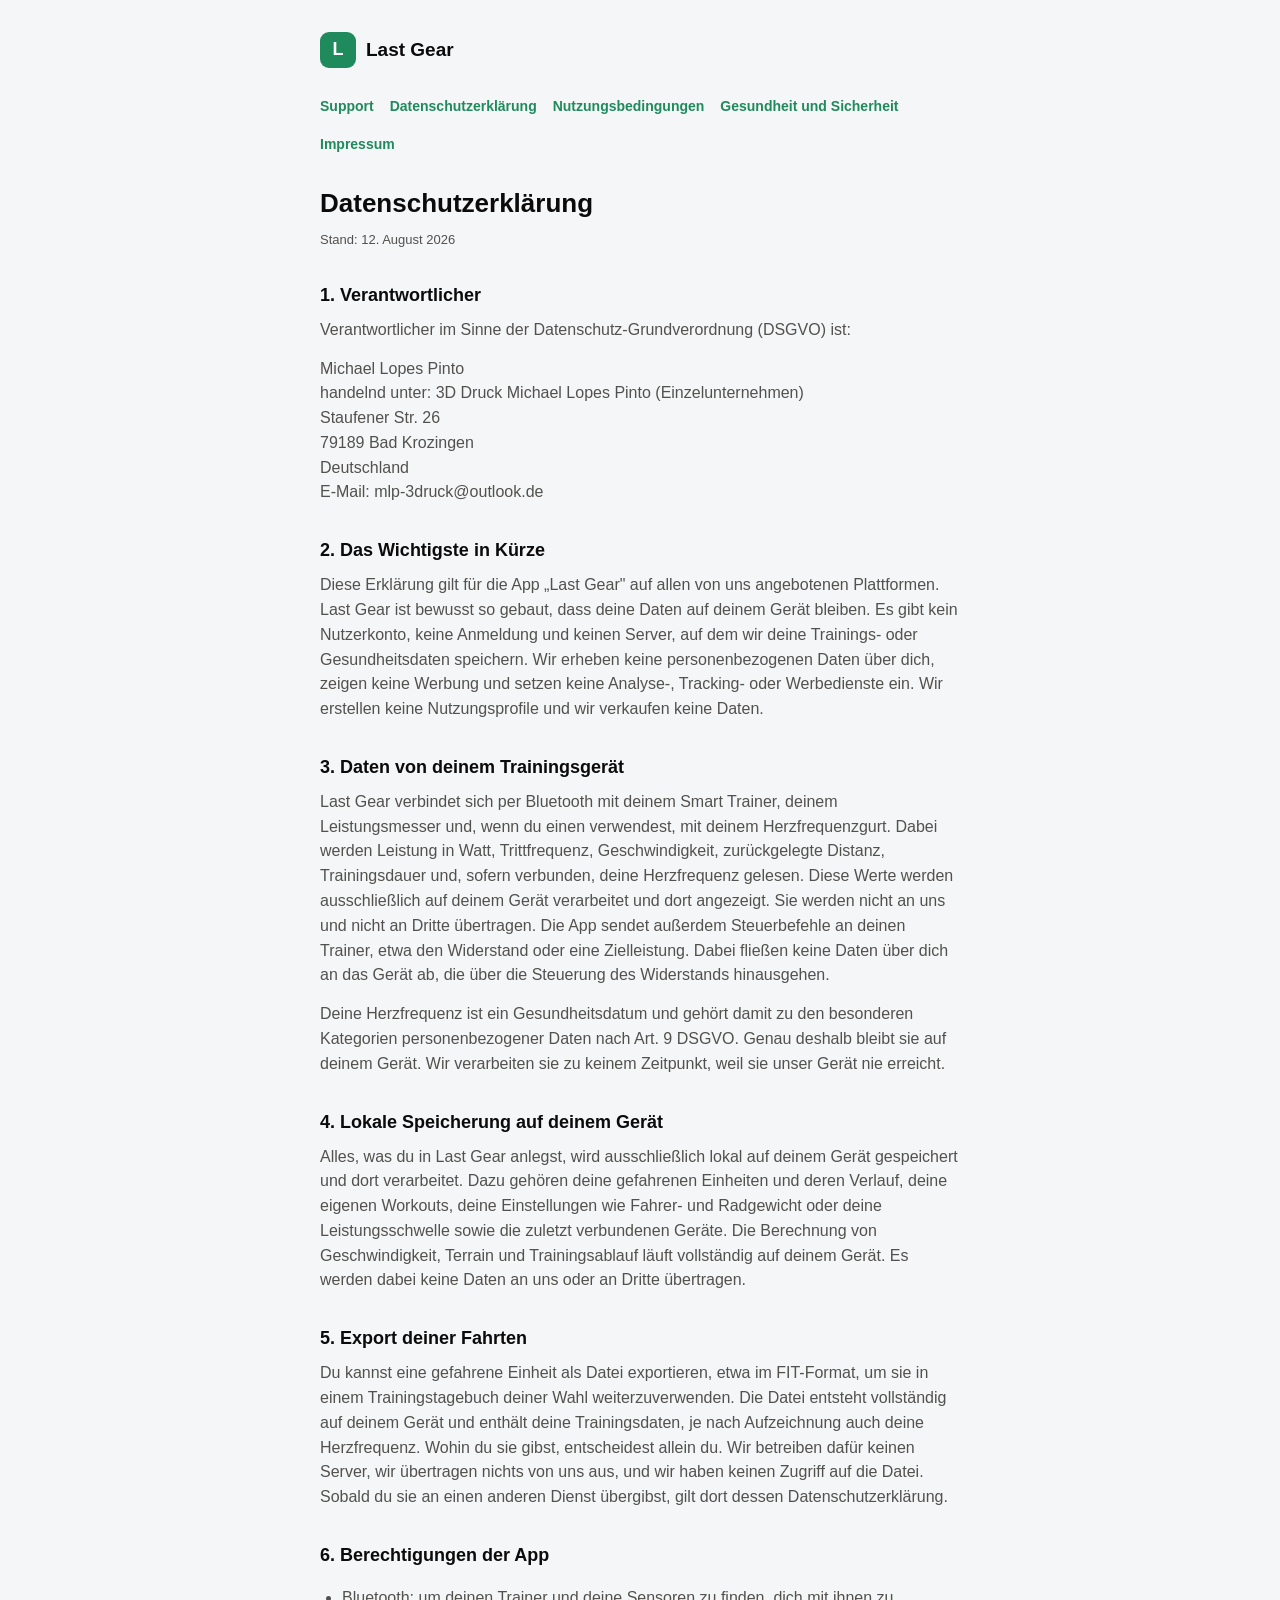
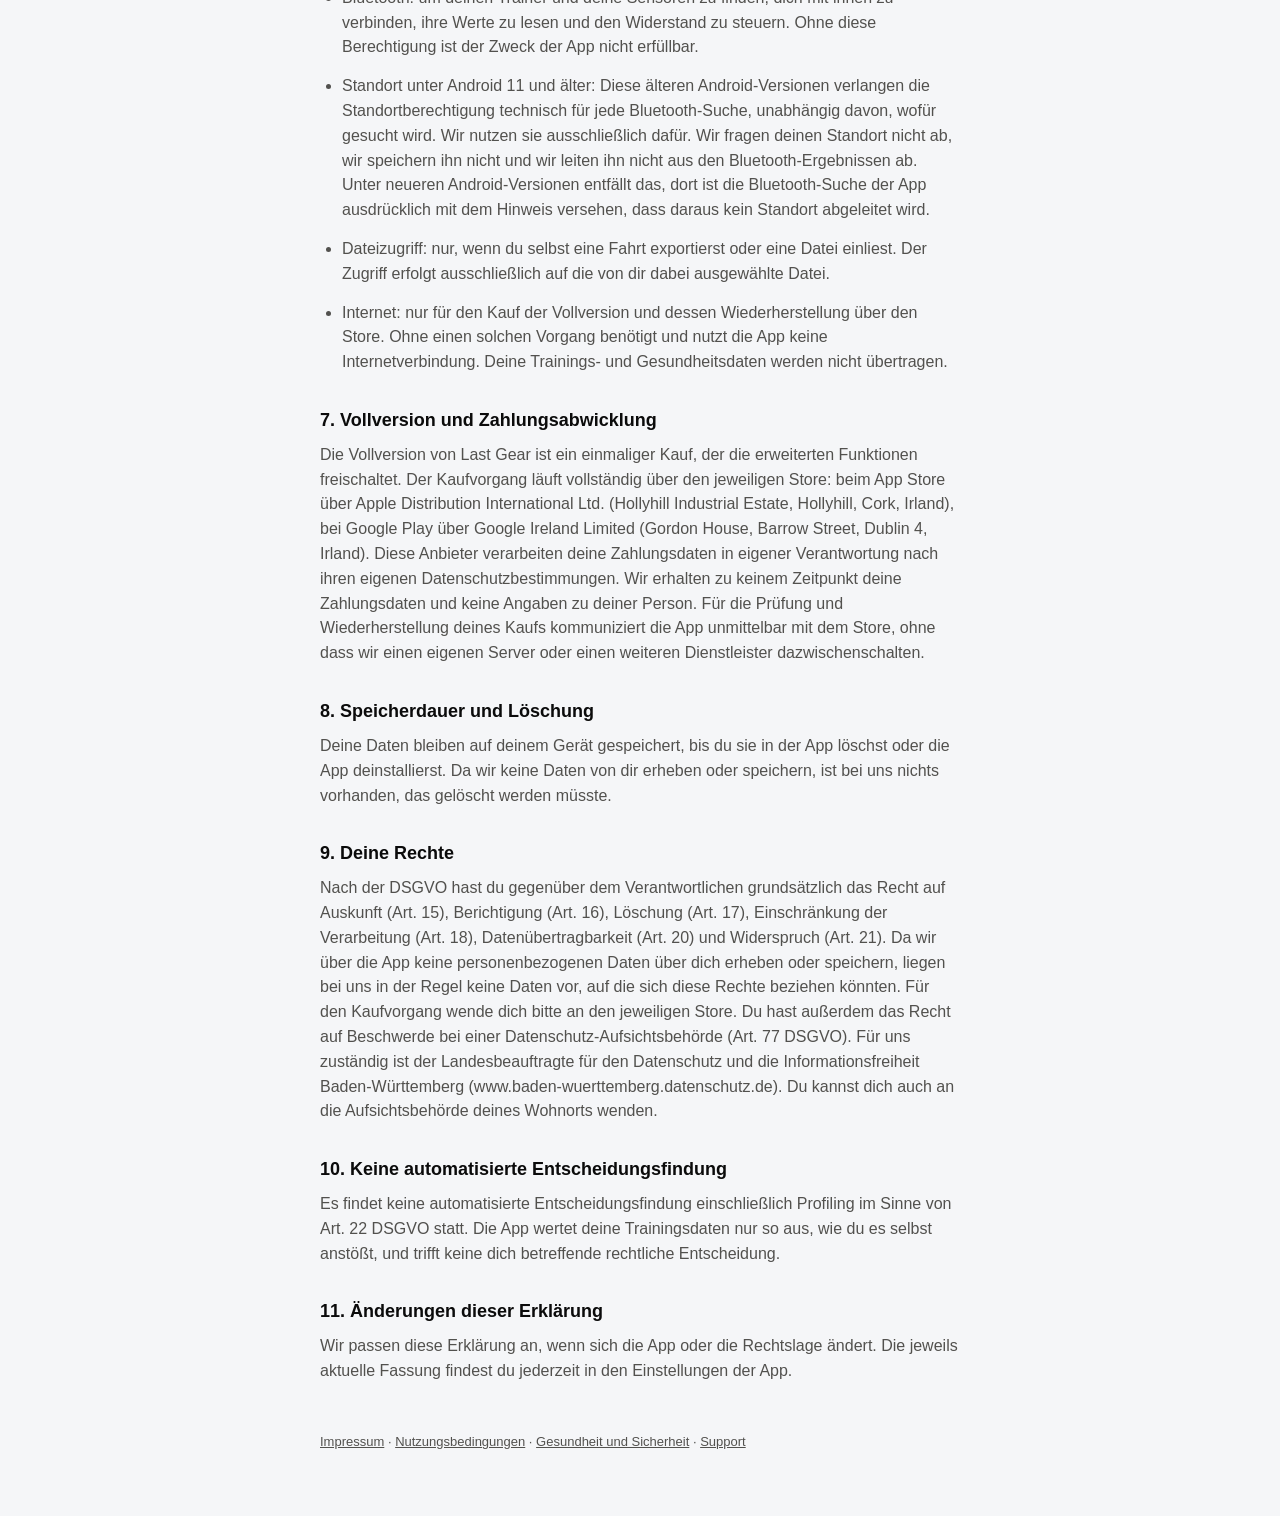
==== datenschutz.html @ e8d20aa5 "Add legal and support pages for Last Gear Mirrors the structure of schichtblick-web. Two things diff" ====
<!doctype html>
<html lang="de">
<head>
<meta charset="utf-8">
<meta name="viewport" content="width=device-width, initial-scale=1">
<title>Last Gear — Datenschutzerklärung</title>
<link rel="stylesheet" href="style.css">
</head>
<body>
<div class="wrap">
  <header class="top">
    <div class="logo">L</div>
    <div class="name">Last Gear</div>
  </header>

  <nav class="pages">
    <a href="index.html">Support</a>
    <a href="datenschutz.html">Datenschutzerklärung</a>
    <a href="nutzungsbedingungen.html">Nutzungsbedingungen</a>
    <a href="sicherheit.html">Gesundheit und Sicherheit</a>
    <a href="impressum.html">Impressum</a>
  </nav>

  <h1>Datenschutzerklärung</h1>
  <p class="stand">Stand: 12. August 2026</p>

  <h2>1. Verantwortlicher</h2>
  <p>Verantwortlicher im Sinne der Datenschutz-Grundverordnung (DSGVO) ist:</p>
  <p>Michael Lopes Pinto<br>
  handelnd unter: 3D Druck Michael Lopes Pinto (Einzelunternehmen)<br>
  Staufener Str. 26<br>
  79189 Bad Krozingen<br>
  Deutschland<br>
  E-Mail: mlp-3druck@outlook.de</p>

  <h2>2. Das Wichtigste in Kürze</h2>
  <p>Diese Erklärung gilt für die App „Last Gear" auf allen von uns angebotenen Plattformen. Last Gear ist bewusst so gebaut, dass deine Daten auf deinem Gerät bleiben. Es gibt kein Nutzerkonto, keine Anmeldung und keinen Server, auf dem wir deine Trainings- oder Gesundheitsdaten speichern. Wir erheben keine personenbezogenen Daten über dich, zeigen keine Werbung und setzen keine Analyse-, Tracking- oder Werbedienste ein. Wir erstellen keine Nutzungsprofile und wir verkaufen keine Daten.</p>

  <h2>3. Daten von deinem Trainingsgerät</h2>
  <p>Last Gear verbindet sich per Bluetooth mit deinem Smart Trainer, deinem Leistungsmesser und, wenn du einen verwendest, mit deinem Herzfrequenzgurt. Dabei werden Leistung in Watt, Trittfrequenz, Geschwindigkeit, zurückgelegte Distanz, Trainingsdauer und, sofern verbunden, deine Herzfrequenz gelesen. Diese Werte werden ausschließlich auf deinem Gerät verarbeitet und dort angezeigt. Sie werden nicht an uns und nicht an Dritte übertragen. Die App sendet außerdem Steuerbefehle an deinen Trainer, etwa den Widerstand oder eine Zielleistung. Dabei fließen keine Daten über dich an das Gerät ab, die über die Steuerung des Widerstands hinausgehen.</p>
  <p>Deine Herzfrequenz ist ein Gesundheitsdatum und gehört damit zu den besonderen Kategorien personenbezogener Daten nach Art. 9 DSGVO. Genau deshalb bleibt sie auf deinem Gerät. Wir verarbeiten sie zu keinem Zeitpunkt, weil sie unser Gerät nie erreicht.</p>

  <h2>4. Lokale Speicherung auf deinem Gerät</h2>
  <p>Alles, was du in Last Gear anlegst, wird ausschließlich lokal auf deinem Gerät gespeichert und dort verarbeitet. Dazu gehören deine gefahrenen Einheiten und deren Verlauf, deine eigenen Workouts, deine Einstellungen wie Fahrer- und Radgewicht oder deine Leistungsschwelle sowie die zuletzt verbundenen Geräte. Die Berechnung von Geschwindigkeit, Terrain und Trainingsablauf läuft vollständig auf deinem Gerät. Es werden dabei keine Daten an uns oder an Dritte übertragen.</p>

  <h2>5. Export deiner Fahrten</h2>
  <p>Du kannst eine gefahrene Einheit als Datei exportieren, etwa im FIT-Format, um sie in einem Trainingstagebuch deiner Wahl weiterzuverwenden. Die Datei entsteht vollständig auf deinem Gerät und enthält deine Trainingsdaten, je nach Aufzeichnung auch deine Herzfrequenz. Wohin du sie gibst, entscheidest allein du. Wir betreiben dafür keinen Server, wir übertragen nichts von uns aus, und wir haben keinen Zugriff auf die Datei. Sobald du sie an einen anderen Dienst übergibst, gilt dort dessen Datenschutzerklärung.</p>

  <h2>6. Berechtigungen der App</h2>
  <ul>
    <li>Bluetooth: um deinen Trainer und deine Sensoren zu finden, dich mit ihnen zu verbinden, ihre Werte zu lesen und den Widerstand zu steuern. Ohne diese Berechtigung ist der Zweck der App nicht erfüllbar.</li>
    <li>Standort unter Android 11 und älter: Diese älteren Android-Versionen verlangen die Standortberechtigung technisch für jede Bluetooth-Suche, unabhängig davon, wofür gesucht wird. Wir nutzen sie ausschließlich dafür. Wir fragen deinen Standort nicht ab, wir speichern ihn nicht und wir leiten ihn nicht aus den Bluetooth-Ergebnissen ab. Unter neueren Android-Versionen entfällt das, dort ist die Bluetooth-Suche der App ausdrücklich mit dem Hinweis versehen, dass daraus kein Standort abgeleitet wird.</li>
    <li>Dateizugriff: nur, wenn du selbst eine Fahrt exportierst oder eine Datei einliest. Der Zugriff erfolgt ausschließlich auf die von dir dabei ausgewählte Datei.</li>
    <li>Internet: nur für den Kauf der Vollversion und dessen Wiederherstellung über den Store. Ohne einen solchen Vorgang benötigt und nutzt die App keine Internetverbindung. Deine Trainings- und Gesundheitsdaten werden nicht übertragen.</li>
  </ul>

  <h2>7. Vollversion und Zahlungsabwicklung</h2>
  <p>Die Vollversion von Last Gear ist ein einmaliger Kauf, der die erweiterten Funktionen freischaltet. Der Kaufvorgang läuft vollständig über den jeweiligen Store: beim App Store über Apple Distribution International Ltd. (Hollyhill Industrial Estate, Hollyhill, Cork, Irland), bei Google Play über Google Ireland Limited (Gordon House, Barrow Street, Dublin 4, Irland). Diese Anbieter verarbeiten deine Zahlungsdaten in eigener Verantwortung nach ihren eigenen Datenschutzbestimmungen. Wir erhalten zu keinem Zeitpunkt deine Zahlungsdaten und keine Angaben zu deiner Person. Für die Prüfung und Wiederherstellung deines Kaufs kommuniziert die App unmittelbar mit dem Store, ohne dass wir einen eigenen Server oder einen weiteren Dienstleister dazwischenschalten.</p>

  <h2>8. Speicherdauer und Löschung</h2>
  <p>Deine Daten bleiben auf deinem Gerät gespeichert, bis du sie in der App löschst oder die App deinstallierst. Da wir keine Daten von dir erheben oder speichern, ist bei uns nichts vorhanden, das gelöscht werden müsste.</p>

  <h2>9. Deine Rechte</h2>
  <p>Nach der DSGVO hast du gegenüber dem Verantwortlichen grundsätzlich das Recht auf Auskunft (Art. 15), Berichtigung (Art. 16), Löschung (Art. 17), Einschränkung der Verarbeitung (Art. 18), Datenübertragbarkeit (Art. 20) und Widerspruch (Art. 21). Da wir über die App keine personenbezogenen Daten über dich erheben oder speichern, liegen bei uns in der Regel keine Daten vor, auf die sich diese Rechte beziehen könnten. Für den Kaufvorgang wende dich bitte an den jeweiligen Store. Du hast außerdem das Recht auf Beschwerde bei einer Datenschutz-Aufsichtsbehörde (Art. 77 DSGVO). Für uns zuständig ist der Landesbeauftragte für den Datenschutz und die Informationsfreiheit Baden-Württemberg (www.baden-wuerttemberg.datenschutz.de). Du kannst dich auch an die Aufsichtsbehörde deines Wohnorts wenden.</p>

  <h2>10. Keine automatisierte Entscheidungsfindung</h2>
  <p>Es findet keine automatisierte Entscheidungsfindung einschließlich Profiling im Sinne von Art. 22 DSGVO statt. Die App wertet deine Trainingsdaten nur so aus, wie du es selbst anstößt, und trifft keine dich betreffende rechtliche Entscheidung.</p>

  <h2>11. Änderungen dieser Erklärung</h2>
  <p>Wir passen diese Erklärung an, wenn sich die App oder die Rechtslage ändert. Die jeweils aktuelle Fassung findest du jederzeit in den Einstellungen der App.</p>

  <footer>
    <a href="impressum.html">Impressum</a> · <a href="nutzungsbedingungen.html">Nutzungsbedingungen</a> · <a href="sicherheit.html">Gesundheit und Sicherheit</a> · <a href="index.html">Support</a>
  </footer>
</div>
</body>
</html>
---- style.css ----
:root {
  color-scheme: light dark;
  --accent: #1F8A5B;
  --bg: #f5f6f8;
  --surface: #ffffff;
  --text: #0b0b0b;
  --text-secondary: #52514e;
  --border: rgba(11, 11, 11, 0.1);
}

@media (prefers-color-scheme: dark) {
  :root {
    --accent: #3DDC97;
    --bg: #0f1216;
    --surface: #1a1f26;
    --text: #e8eaed;
    --text-secondary: #9aa0a6;
    --border: rgba(255, 255, 255, 0.1);
  }
}

* {
  box-sizing: border-box;
}

body {
  margin: 0;
  background: var(--bg);
  color: var(--text);
  font-family: -apple-system, BlinkMacSystemFont, "Segoe UI", Roboto, sans-serif;
  line-height: 1.55;
}

.wrap {
  max-width: 680px;
  margin: 0 auto;
  padding: 32px 20px 64px;
}

header.top {
  display: flex;
  align-items: center;
  gap: 10px;
  margin-bottom: 28px;
}

header.top .logo {
  width: 36px;
  height: 36px;
  border-radius: 9px;
  background: var(--accent);
  display: flex;
  align-items: center;
  justify-content: center;
  color: #fff;
  font-weight: 700;
  font-size: 18px;
}

header.top .name {
  font-size: 19px;
  font-weight: 700;
}

header.top .name .plus {
  color: var(--accent);
}

nav.pages {
  display: flex;
  gap: 16px;
  margin-bottom: 28px;
  flex-wrap: wrap;
}

nav.pages a {
  color: var(--accent);
  text-decoration: none;
  font-size: 14px;
  font-weight: 600;
}

nav.pages a:hover {
  text-decoration: underline;
}

h1 {
  font-size: 26px;
  margin: 0 0 6px;
}

h2 {
  font-size: 18px;
  margin: 32px 0 8px;
}

p, li {
  color: var(--text-secondary);
  margin: 0 0 14px;
}

ul {
  padding-left: 22px;
}

.card {
  background: var(--surface);
  border: 1px solid var(--border);
  border-radius: 16px;
  padding: 20px 22px;
  margin-bottom: 16px;
}

.card a {
  color: var(--accent);
  font-weight: 600;
  text-decoration: none;
}

.card a:hover {
  text-decoration: underline;
}

.stand {
  color: var(--text-secondary);
  font-size: 13px;
  margin-top: 4px;
}

footer {
  margin-top: 48px;
  font-size: 13px;
  color: var(--text-secondary);
}

footer a {
  color: inherit;
}
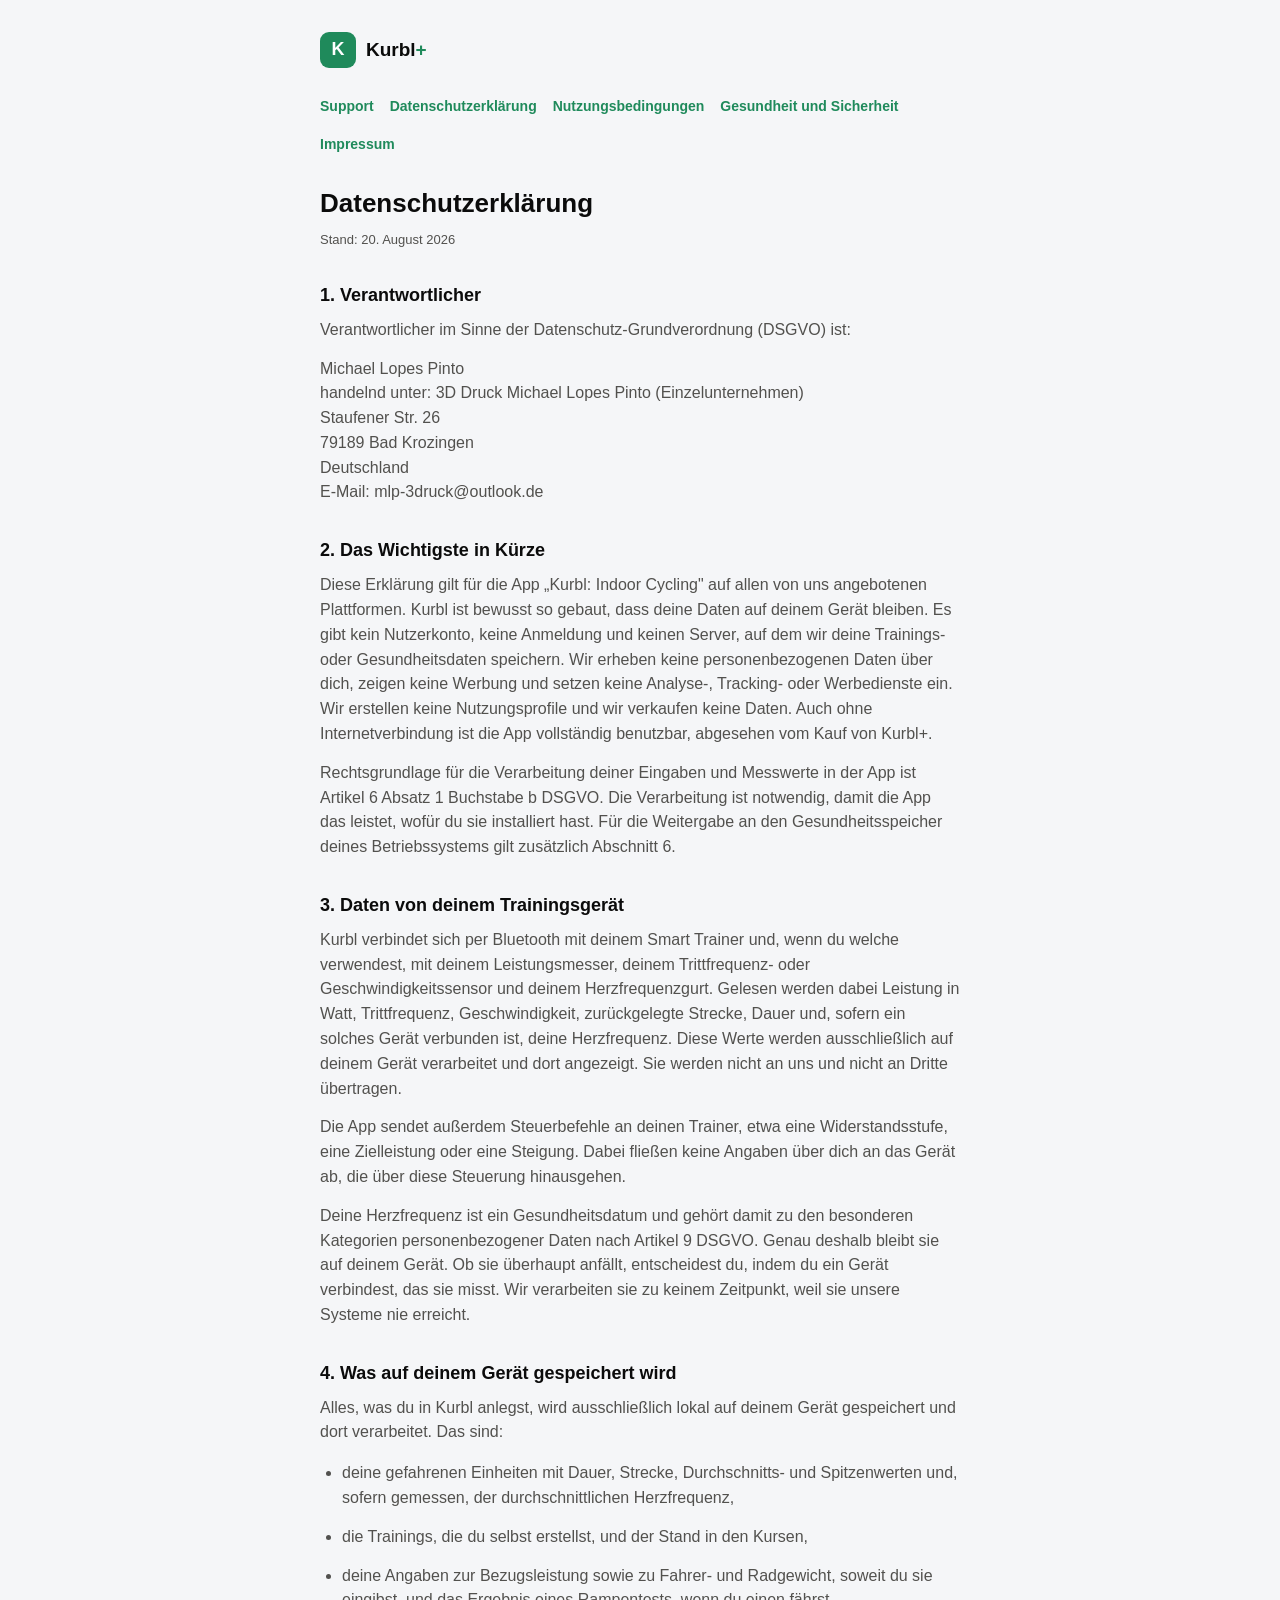
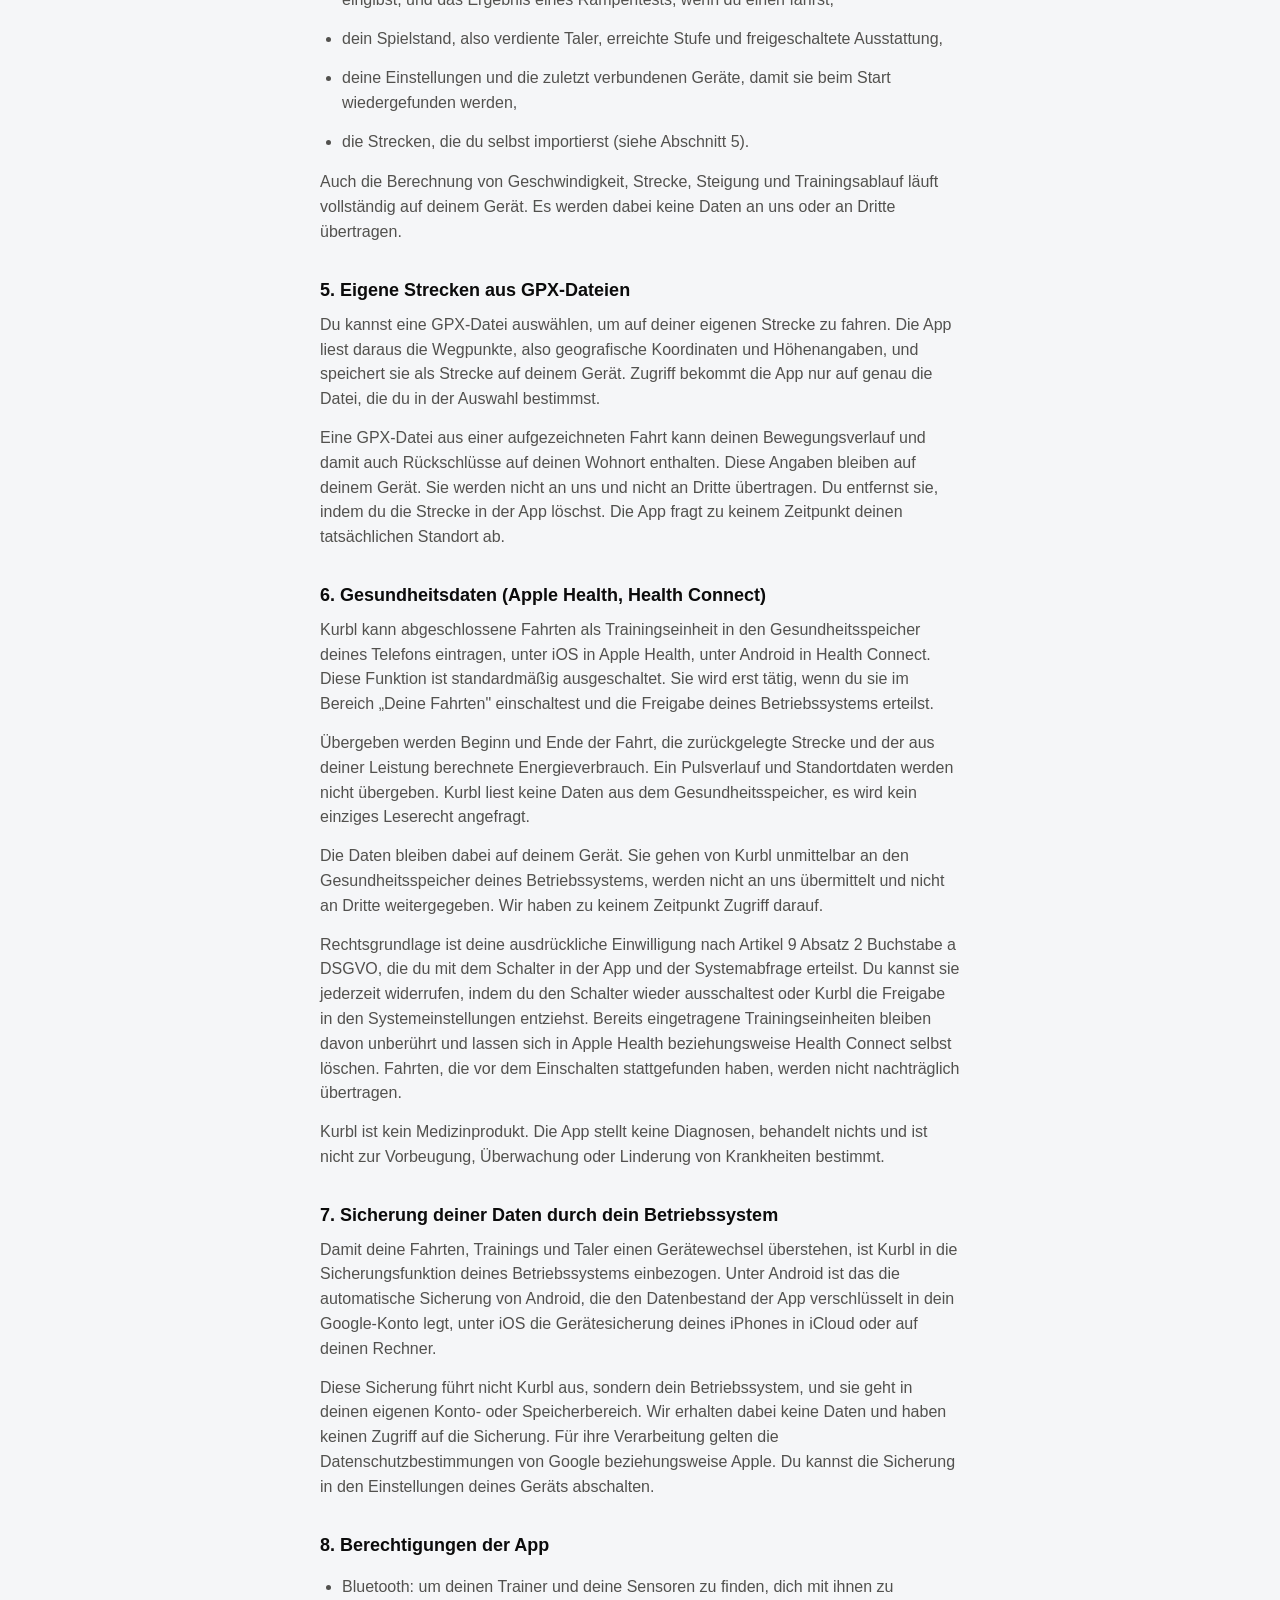
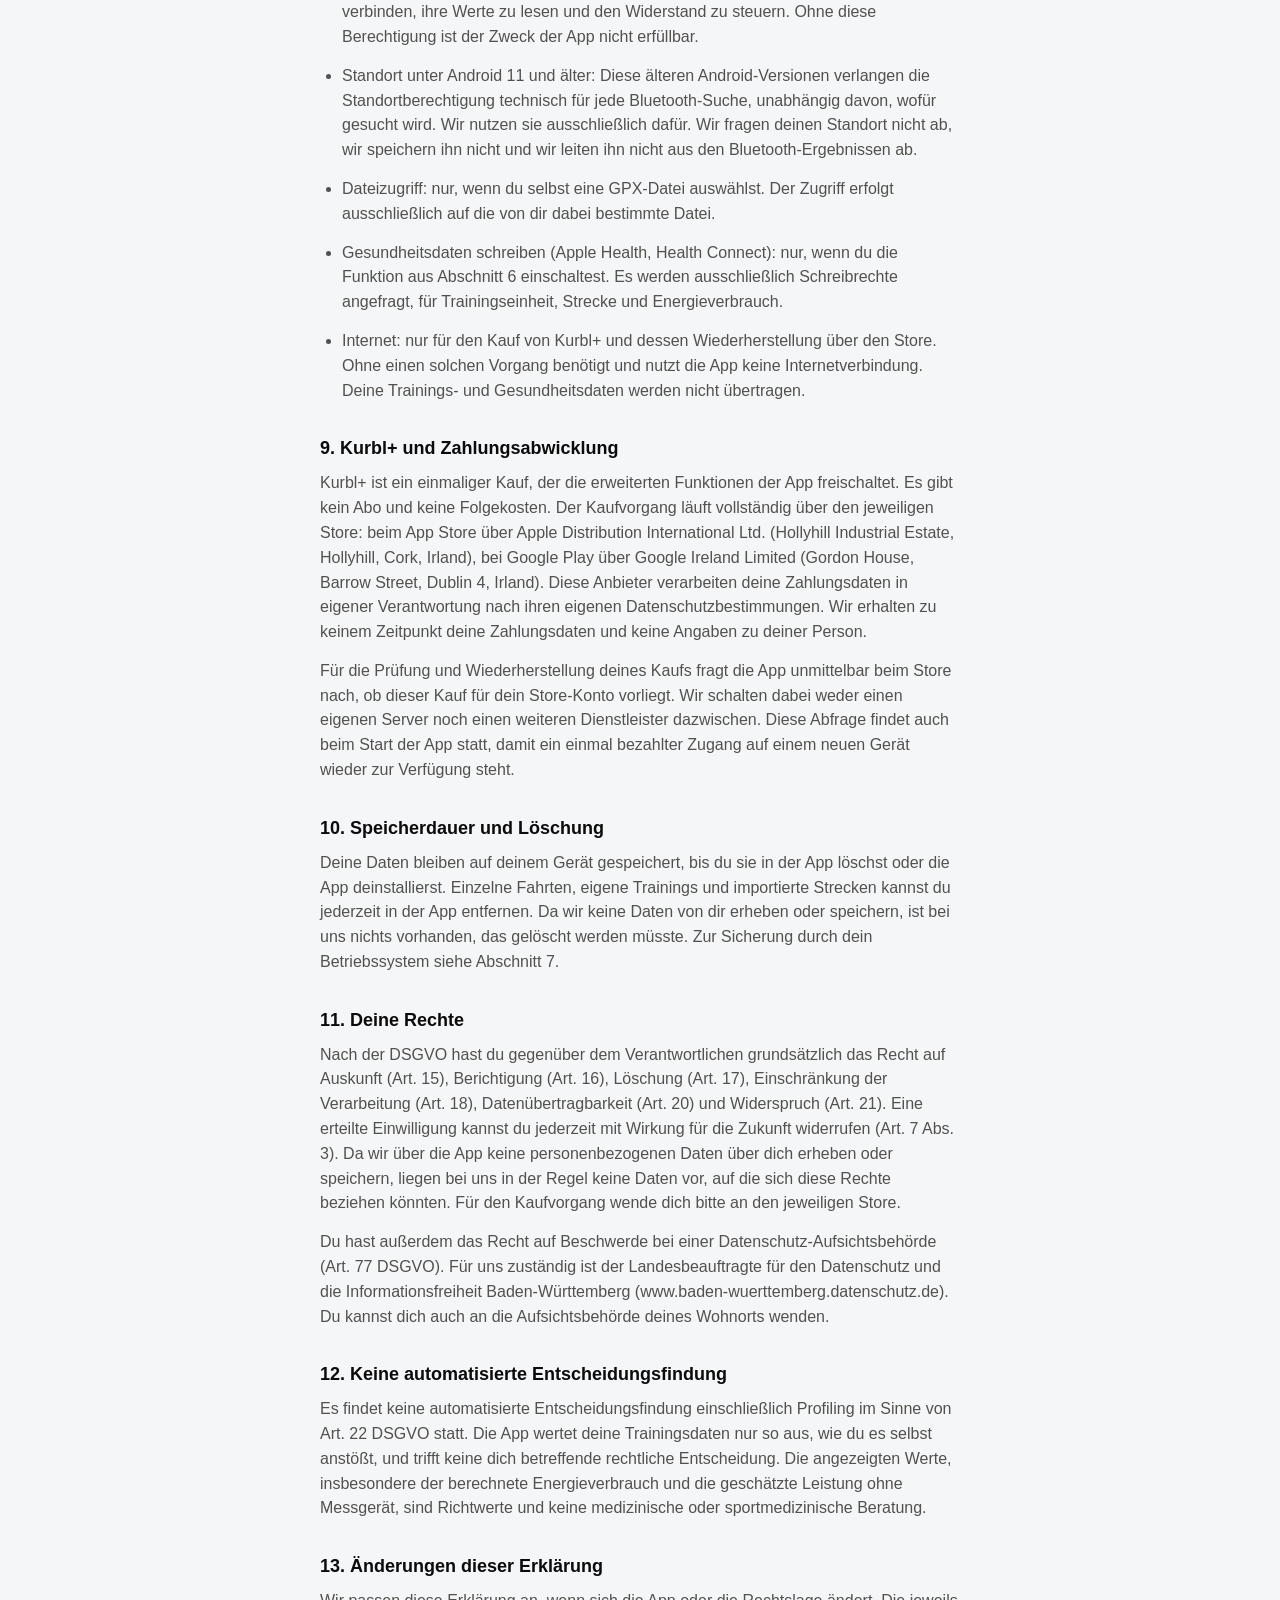
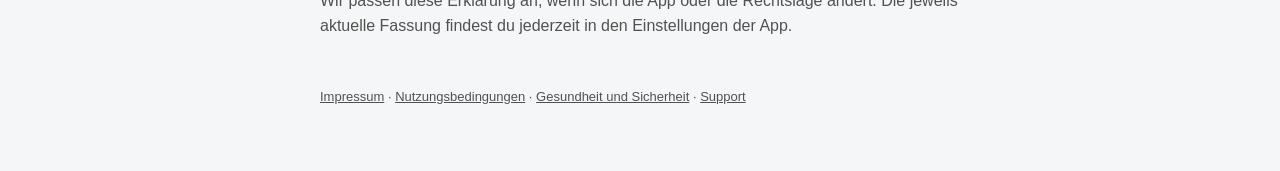
==== commit 4799db7f: "Rewrite all five pages for Kurbl The site still described Last Gear and a paid tier called Vollversi" ====
--- a/datenschutz.html
+++ b/datenschutz.html
@@ -3,14 +3,14 @@
 <head>
 <meta charset="utf-8">
 <meta name="viewport" content="width=device-width, initial-scale=1">
-<title>Last Gear — Datenschutzerklärung</title>
+<title>Kurbl — Datenschutzerklärung</title>
 <link rel="stylesheet" href="style.css">
 </head>
 <body>
 <div class="wrap">
   <header class="top">
-    <div class="logo">L</div>
-    <div class="name">Last Gear</div>
+    <div class="logo">K</div>
+    <div class="name">Kurbl<span class="plus">+</span></div>
   </header>
 
   <nav class="pages">
@@ -22,7 +22,7 @@
   </nav>
 
   <h1>Datenschutzerklärung</h1>
-  <p class="stand">Stand: 12. August 2026</p>
+  <p class="stand">Stand: 20. August 2026</p>
 
   <h2>1. Verantwortlicher</h2>
   <p>Verantwortlicher im Sinne der Datenschutz-Grundverordnung (DSGVO) ist:</p>
@@ -34,39 +34,65 @@
   E-Mail: mlp-3druck@outlook.de</p>
 
   <h2>2. Das Wichtigste in Kürze</h2>
-  <p>Diese Erklärung gilt für die App „Last Gear" auf allen von uns angebotenen Plattformen. Last Gear ist bewusst so gebaut, dass deine Daten auf deinem Gerät bleiben. Es gibt kein Nutzerkonto, keine Anmeldung und keinen Server, auf dem wir deine Trainings- oder Gesundheitsdaten speichern. Wir erheben keine personenbezogenen Daten über dich, zeigen keine Werbung und setzen keine Analyse-, Tracking- oder Werbedienste ein. Wir erstellen keine Nutzungsprofile und wir verkaufen keine Daten.</p>
+  <p>Diese Erklärung gilt für die App „Kurbl: Indoor Cycling" auf allen von uns angebotenen Plattformen. Kurbl ist bewusst so gebaut, dass deine Daten auf deinem Gerät bleiben. Es gibt kein Nutzerkonto, keine Anmeldung und keinen Server, auf dem wir deine Trainings- oder Gesundheitsdaten speichern. Wir erheben keine personenbezogenen Daten über dich, zeigen keine Werbung und setzen keine Analyse-, Tracking- oder Werbedienste ein. Wir erstellen keine Nutzungsprofile und wir verkaufen keine Daten. Auch ohne Internetverbindung ist die App vollständig benutzbar, abgesehen vom Kauf von Kurbl+.</p>
+  <p>Rechtsgrundlage für die Verarbeitung deiner Eingaben und Messwerte in der App ist Artikel 6 Absatz 1 Buchstabe b DSGVO. Die Verarbeitung ist notwendig, damit die App das leistet, wofür du sie installiert hast. Für die Weitergabe an den Gesundheitsspeicher deines Betriebssystems gilt zusätzlich Abschnitt 6.</p>
 
   <h2>3. Daten von deinem Trainingsgerät</h2>
-  <p>Last Gear verbindet sich per Bluetooth mit deinem Smart Trainer, deinem Leistungsmesser und, wenn du einen verwendest, mit deinem Herzfrequenzgurt. Dabei werden Leistung in Watt, Trittfrequenz, Geschwindigkeit, zurückgelegte Distanz, Trainingsdauer und, sofern verbunden, deine Herzfrequenz gelesen. Diese Werte werden ausschließlich auf deinem Gerät verarbeitet und dort angezeigt. Sie werden nicht an uns und nicht an Dritte übertragen. Die App sendet außerdem Steuerbefehle an deinen Trainer, etwa den Widerstand oder eine Zielleistung. Dabei fließen keine Daten über dich an das Gerät ab, die über die Steuerung des Widerstands hinausgehen.</p>
-  <p>Deine Herzfrequenz ist ein Gesundheitsdatum und gehört damit zu den besonderen Kategorien personenbezogener Daten nach Art. 9 DSGVO. Genau deshalb bleibt sie auf deinem Gerät. Wir verarbeiten sie zu keinem Zeitpunkt, weil sie unser Gerät nie erreicht.</p>
+  <p>Kurbl verbindet sich per Bluetooth mit deinem Smart Trainer und, wenn du welche verwendest, mit deinem Leistungsmesser, deinem Trittfrequenz- oder Geschwindigkeitssensor und deinem Herzfrequenzgurt. Gelesen werden dabei Leistung in Watt, Trittfrequenz, Geschwindigkeit, zurückgelegte Strecke, Dauer und, sofern ein solches Gerät verbunden ist, deine Herzfrequenz. Diese Werte werden ausschließlich auf deinem Gerät verarbeitet und dort angezeigt. Sie werden nicht an uns und nicht an Dritte übertragen.</p>
+  <p>Die App sendet außerdem Steuerbefehle an deinen Trainer, etwa eine Widerstandsstufe, eine Zielleistung oder eine Steigung. Dabei fließen keine Angaben über dich an das Gerät ab, die über diese Steuerung hinausgehen.</p>
+  <p>Deine Herzfrequenz ist ein Gesundheitsdatum und gehört damit zu den besonderen Kategorien personenbezogener Daten nach Artikel 9 DSGVO. Genau deshalb bleibt sie auf deinem Gerät. Ob sie überhaupt anfällt, entscheidest du, indem du ein Gerät verbindest, das sie misst. Wir verarbeiten sie zu keinem Zeitpunkt, weil sie unsere Systeme nie erreicht.</p>
 
-  <h2>4. Lokale Speicherung auf deinem Gerät</h2>
-  <p>Alles, was du in Last Gear anlegst, wird ausschließlich lokal auf deinem Gerät gespeichert und dort verarbeitet. Dazu gehören deine gefahrenen Einheiten und deren Verlauf, deine eigenen Workouts, deine Einstellungen wie Fahrer- und Radgewicht oder deine Leistungsschwelle sowie die zuletzt verbundenen Geräte. Die Berechnung von Geschwindigkeit, Terrain und Trainingsablauf läuft vollständig auf deinem Gerät. Es werden dabei keine Daten an uns oder an Dritte übertragen.</p>
+  <h2>4. Was auf deinem Gerät gespeichert wird</h2>
+  <p>Alles, was du in Kurbl anlegst, wird ausschließlich lokal auf deinem Gerät gespeichert und dort verarbeitet. Das sind:</p>
+  <ul>
+    <li>deine gefahrenen Einheiten mit Dauer, Strecke, Durchschnitts- und Spitzenwerten und, sofern gemessen, der durchschnittlichen Herzfrequenz,</li>
+    <li>die Trainings, die du selbst erstellst, und der Stand in den Kursen,</li>
+    <li>deine Angaben zur Bezugsleistung sowie zu Fahrer- und Radgewicht, soweit du sie eingibst, und das Ergebnis eines Rampentests, wenn du einen fährst,</li>
+    <li>dein Spielstand, also verdiente Taler, erreichte Stufe und freigeschaltete Ausstattung,</li>
+    <li>deine Einstellungen und die zuletzt verbundenen Geräte, damit sie beim Start wiedergefunden werden,</li>
+    <li>die Strecken, die du selbst importierst (siehe Abschnitt 5).</li>
+  </ul>
+  <p>Auch die Berechnung von Geschwindigkeit, Strecke, Steigung und Trainingsablauf läuft vollständig auf deinem Gerät. Es werden dabei keine Daten an uns oder an Dritte übertragen.</p>
 
-  <h2>5. Export deiner Fahrten</h2>
-  <p>Du kannst eine gefahrene Einheit als Datei exportieren, etwa im FIT-Format, um sie in einem Trainingstagebuch deiner Wahl weiterzuverwenden. Die Datei entsteht vollständig auf deinem Gerät und enthält deine Trainingsdaten, je nach Aufzeichnung auch deine Herzfrequenz. Wohin du sie gibst, entscheidest allein du. Wir betreiben dafür keinen Server, wir übertragen nichts von uns aus, und wir haben keinen Zugriff auf die Datei. Sobald du sie an einen anderen Dienst übergibst, gilt dort dessen Datenschutzerklärung.</p>
+  <h2>5. Eigene Strecken aus GPX-Dateien</h2>
+  <p>Du kannst eine GPX-Datei auswählen, um auf deiner eigenen Strecke zu fahren. Die App liest daraus die Wegpunkte, also geografische Koordinaten und Höhenangaben, und speichert sie als Strecke auf deinem Gerät. Zugriff bekommt die App nur auf genau die Datei, die du in der Auswahl bestimmst.</p>
+  <p>Eine GPX-Datei aus einer aufgezeichneten Fahrt kann deinen Bewegungsverlauf und damit auch Rückschlüsse auf deinen Wohnort enthalten. Diese Angaben bleiben auf deinem Gerät. Sie werden nicht an uns und nicht an Dritte übertragen. Du entfernst sie, indem du die Strecke in der App löschst. Die App fragt zu keinem Zeitpunkt deinen tatsächlichen Standort ab.</p>
 
-  <h2>6. Berechtigungen der App</h2>
+  <h2>6. Gesundheitsdaten (Apple Health, Health Connect)</h2>
+  <p>Kurbl kann abgeschlossene Fahrten als Trainingseinheit in den Gesundheitsspeicher deines Telefons eintragen, unter iOS in Apple Health, unter Android in Health Connect. Diese Funktion ist standardmäßig ausgeschaltet. Sie wird erst tätig, wenn du sie im Bereich „Deine Fahrten" einschaltest und die Freigabe deines Betriebssystems erteilst.</p>
+  <p>Übergeben werden Beginn und Ende der Fahrt, die zurückgelegte Strecke und der aus deiner Leistung berechnete Energieverbrauch. Ein Pulsverlauf und Standortdaten werden nicht übergeben. Kurbl liest keine Daten aus dem Gesundheitsspeicher, es wird kein einziges Leserecht angefragt.</p>
+  <p>Die Daten bleiben dabei auf deinem Gerät. Sie gehen von Kurbl unmittelbar an den Gesundheitsspeicher deines Betriebssystems, werden nicht an uns übermittelt und nicht an Dritte weitergegeben. Wir haben zu keinem Zeitpunkt Zugriff darauf.</p>
+  <p>Rechtsgrundlage ist deine ausdrückliche Einwilligung nach Artikel 9 Absatz 2 Buchstabe a DSGVO, die du mit dem Schalter in der App und der Systemabfrage erteilst. Du kannst sie jederzeit widerrufen, indem du den Schalter wieder ausschaltest oder Kurbl die Freigabe in den Systemeinstellungen entziehst. Bereits eingetragene Trainingseinheiten bleiben davon unberührt und lassen sich in Apple Health beziehungsweise Health Connect selbst löschen. Fahrten, die vor dem Einschalten stattgefunden haben, werden nicht nachträglich übertragen.</p>
+  <p>Kurbl ist kein Medizinprodukt. Die App stellt keine Diagnosen, behandelt nichts und ist nicht zur Vorbeugung, Überwachung oder Linderung von Krankheiten bestimmt.</p>
+
+  <h2>7. Sicherung deiner Daten durch dein Betriebssystem</h2>
+  <p>Damit deine Fahrten, Trainings und Taler einen Gerätewechsel überstehen, ist Kurbl in die Sicherungsfunktion deines Betriebssystems einbezogen. Unter Android ist das die automatische Sicherung von Android, die den Datenbestand der App verschlüsselt in dein Google-Konto legt, unter iOS die Gerätesicherung deines iPhones in iCloud oder auf deinen Rechner.</p>
+  <p>Diese Sicherung führt nicht Kurbl aus, sondern dein Betriebssystem, und sie geht in deinen eigenen Konto- oder Speicherbereich. Wir erhalten dabei keine Daten und haben keinen Zugriff auf die Sicherung. Für ihre Verarbeitung gelten die Datenschutzbestimmungen von Google beziehungsweise Apple. Du kannst die Sicherung in den Einstellungen deines Geräts abschalten.</p>
+
+  <h2>8. Berechtigungen der App</h2>
   <ul>
     <li>Bluetooth: um deinen Trainer und deine Sensoren zu finden, dich mit ihnen zu verbinden, ihre Werte zu lesen und den Widerstand zu steuern. Ohne diese Berechtigung ist der Zweck der App nicht erfüllbar.</li>
-    <li>Standort unter Android 11 und älter: Diese älteren Android-Versionen verlangen die Standortberechtigung technisch für jede Bluetooth-Suche, unabhängig davon, wofür gesucht wird. Wir nutzen sie ausschließlich dafür. Wir fragen deinen Standort nicht ab, wir speichern ihn nicht und wir leiten ihn nicht aus den Bluetooth-Ergebnissen ab. Unter neueren Android-Versionen entfällt das, dort ist die Bluetooth-Suche der App ausdrücklich mit dem Hinweis versehen, dass daraus kein Standort abgeleitet wird.</li>
-    <li>Dateizugriff: nur, wenn du selbst eine Fahrt exportierst oder eine Datei einliest. Der Zugriff erfolgt ausschließlich auf die von dir dabei ausgewählte Datei.</li>
-    <li>Internet: nur für den Kauf der Vollversion und dessen Wiederherstellung über den Store. Ohne einen solchen Vorgang benötigt und nutzt die App keine Internetverbindung. Deine Trainings- und Gesundheitsdaten werden nicht übertragen.</li>
+    <li>Standort unter Android 11 und älter: Diese älteren Android-Versionen verlangen die Standortberechtigung technisch für jede Bluetooth-Suche, unabhängig davon, wofür gesucht wird. Wir nutzen sie ausschließlich dafür. Wir fragen deinen Standort nicht ab, wir speichern ihn nicht und wir leiten ihn nicht aus den Bluetooth-Ergebnissen ab.</li>
+    <li>Dateizugriff: nur, wenn du selbst eine GPX-Datei auswählst. Der Zugriff erfolgt ausschließlich auf die von dir dabei bestimmte Datei.</li>
+    <li>Gesundheitsdaten schreiben (Apple Health, Health Connect): nur, wenn du die Funktion aus Abschnitt 6 einschaltest. Es werden ausschließlich Schreibrechte angefragt, für Trainingseinheit, Strecke und Energieverbrauch.</li>
+    <li>Internet: nur für den Kauf von Kurbl+ und dessen Wiederherstellung über den Store. Ohne einen solchen Vorgang benötigt und nutzt die App keine Internetverbindung. Deine Trainings- und Gesundheitsdaten werden nicht übertragen.</li>
   </ul>
 
-  <h2>7. Vollversion und Zahlungsabwicklung</h2>
-  <p>Die Vollversion von Last Gear ist ein einmaliger Kauf, der die erweiterten Funktionen freischaltet. Der Kaufvorgang läuft vollständig über den jeweiligen Store: beim App Store über Apple Distribution International Ltd. (Hollyhill Industrial Estate, Hollyhill, Cork, Irland), bei Google Play über Google Ireland Limited (Gordon House, Barrow Street, Dublin 4, Irland). Diese Anbieter verarbeiten deine Zahlungsdaten in eigener Verantwortung nach ihren eigenen Datenschutzbestimmungen. Wir erhalten zu keinem Zeitpunkt deine Zahlungsdaten und keine Angaben zu deiner Person. Für die Prüfung und Wiederherstellung deines Kaufs kommuniziert die App unmittelbar mit dem Store, ohne dass wir einen eigenen Server oder einen weiteren Dienstleister dazwischenschalten.</p>
+  <h2>9. Kurbl+ und Zahlungsabwicklung</h2>
+  <p>Kurbl+ ist ein einmaliger Kauf, der die erweiterten Funktionen der App freischaltet. Es gibt kein Abo und keine Folgekosten. Der Kaufvorgang läuft vollständig über den jeweiligen Store: beim App Store über Apple Distribution International Ltd. (Hollyhill Industrial Estate, Hollyhill, Cork, Irland), bei Google Play über Google Ireland Limited (Gordon House, Barrow Street, Dublin 4, Irland). Diese Anbieter verarbeiten deine Zahlungsdaten in eigener Verantwortung nach ihren eigenen Datenschutzbestimmungen. Wir erhalten zu keinem Zeitpunkt deine Zahlungsdaten und keine Angaben zu deiner Person.</p>
+  <p>Für die Prüfung und Wiederherstellung deines Kaufs fragt die App unmittelbar beim Store nach, ob dieser Kauf für dein Store-Konto vorliegt. Wir schalten dabei weder einen eigenen Server noch einen weiteren Dienstleister dazwischen. Diese Abfrage findet auch beim Start der App statt, damit ein einmal bezahlter Zugang auf einem neuen Gerät wieder zur Verfügung steht.</p>
 
-  <h2>8. Speicherdauer und Löschung</h2>
-  <p>Deine Daten bleiben auf deinem Gerät gespeichert, bis du sie in der App löschst oder die App deinstallierst. Da wir keine Daten von dir erheben oder speichern, ist bei uns nichts vorhanden, das gelöscht werden müsste.</p>
+  <h2>10. Speicherdauer und Löschung</h2>
+  <p>Deine Daten bleiben auf deinem Gerät gespeichert, bis du sie in der App löschst oder die App deinstallierst. Einzelne Fahrten, eigene Trainings und importierte Strecken kannst du jederzeit in der App entfernen. Da wir keine Daten von dir erheben oder speichern, ist bei uns nichts vorhanden, das gelöscht werden müsste. Zur Sicherung durch dein Betriebssystem siehe Abschnitt 7.</p>
 
-  <h2>9. Deine Rechte</h2>
-  <p>Nach der DSGVO hast du gegenüber dem Verantwortlichen grundsätzlich das Recht auf Auskunft (Art. 15), Berichtigung (Art. 16), Löschung (Art. 17), Einschränkung der Verarbeitung (Art. 18), Datenübertragbarkeit (Art. 20) und Widerspruch (Art. 21). Da wir über die App keine personenbezogenen Daten über dich erheben oder speichern, liegen bei uns in der Regel keine Daten vor, auf die sich diese Rechte beziehen könnten. Für den Kaufvorgang wende dich bitte an den jeweiligen Store. Du hast außerdem das Recht auf Beschwerde bei einer Datenschutz-Aufsichtsbehörde (Art. 77 DSGVO). Für uns zuständig ist der Landesbeauftragte für den Datenschutz und die Informationsfreiheit Baden-Württemberg (www.baden-wuerttemberg.datenschutz.de). Du kannst dich auch an die Aufsichtsbehörde deines Wohnorts wenden.</p>
+  <h2>11. Deine Rechte</h2>
+  <p>Nach der DSGVO hast du gegenüber dem Verantwortlichen grundsätzlich das Recht auf Auskunft (Art. 15), Berichtigung (Art. 16), Löschung (Art. 17), Einschränkung der Verarbeitung (Art. 18), Datenübertragbarkeit (Art. 20) und Widerspruch (Art. 21). Eine erteilte Einwilligung kannst du jederzeit mit Wirkung für die Zukunft widerrufen (Art. 7 Abs. 3). Da wir über die App keine personenbezogenen Daten über dich erheben oder speichern, liegen bei uns in der Regel keine Daten vor, auf die sich diese Rechte beziehen könnten. Für den Kaufvorgang wende dich bitte an den jeweiligen Store.</p>
+  <p>Du hast außerdem das Recht auf Beschwerde bei einer Datenschutz-Aufsichtsbehörde (Art. 77 DSGVO). Für uns zuständig ist der Landesbeauftragte für den Datenschutz und die Informationsfreiheit Baden-Württemberg (www.baden-wuerttemberg.datenschutz.de). Du kannst dich auch an die Aufsichtsbehörde deines Wohnorts wenden.</p>
 
-  <h2>10. Keine automatisierte Entscheidungsfindung</h2>
-  <p>Es findet keine automatisierte Entscheidungsfindung einschließlich Profiling im Sinne von Art. 22 DSGVO statt. Die App wertet deine Trainingsdaten nur so aus, wie du es selbst anstößt, und trifft keine dich betreffende rechtliche Entscheidung.</p>
+  <h2>12. Keine automatisierte Entscheidungsfindung</h2>
+  <p>Es findet keine automatisierte Entscheidungsfindung einschließlich Profiling im Sinne von Art. 22 DSGVO statt. Die App wertet deine Trainingsdaten nur so aus, wie du es selbst anstößt, und trifft keine dich betreffende rechtliche Entscheidung. Die angezeigten Werte, insbesondere der berechnete Energieverbrauch und die geschätzte Leistung ohne Messgerät, sind Richtwerte und keine medizinische oder sportmedizinische Beratung.</p>
 
-  <h2>11. Änderungen dieser Erklärung</h2>
+  <h2>13. Änderungen dieser Erklärung</h2>
   <p>Wir passen diese Erklärung an, wenn sich die App oder die Rechtslage ändert. Die jeweils aktuelle Fassung findest du jederzeit in den Einstellungen der App.</p>
 
   <footer>
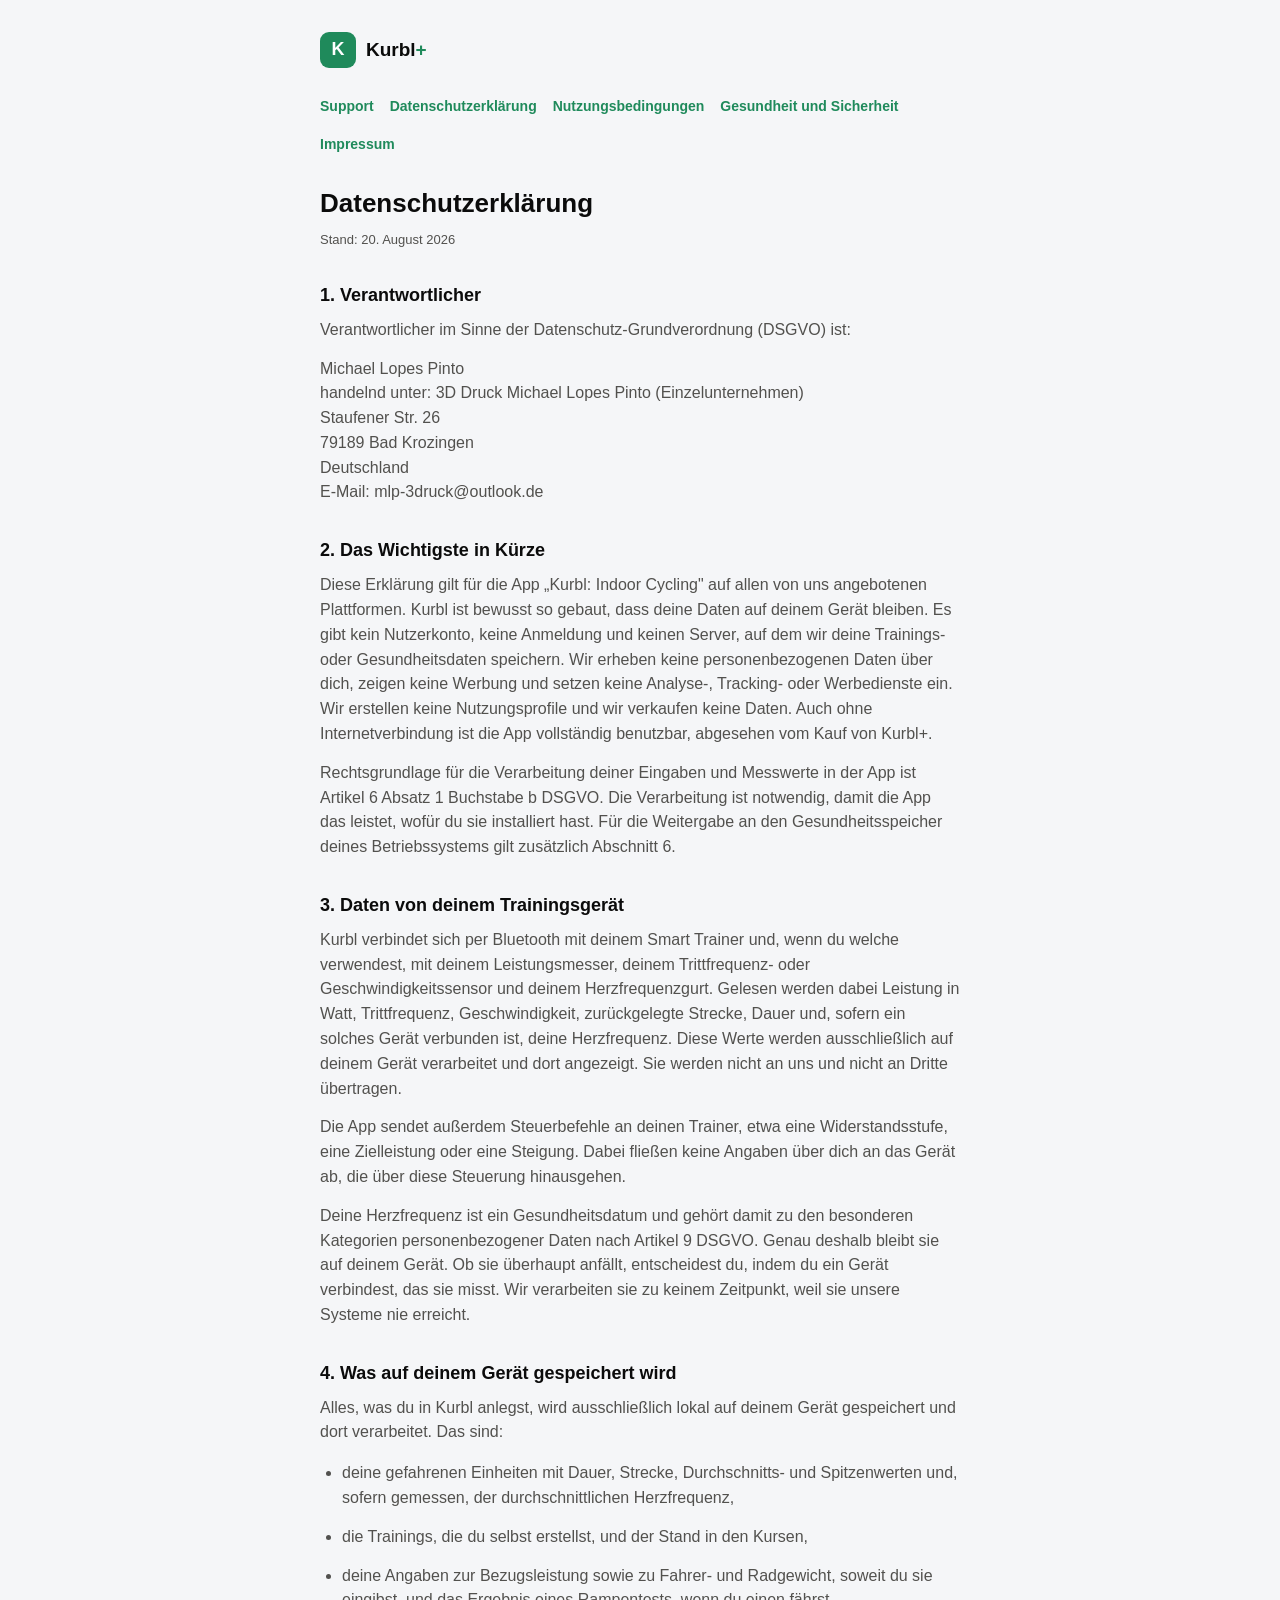
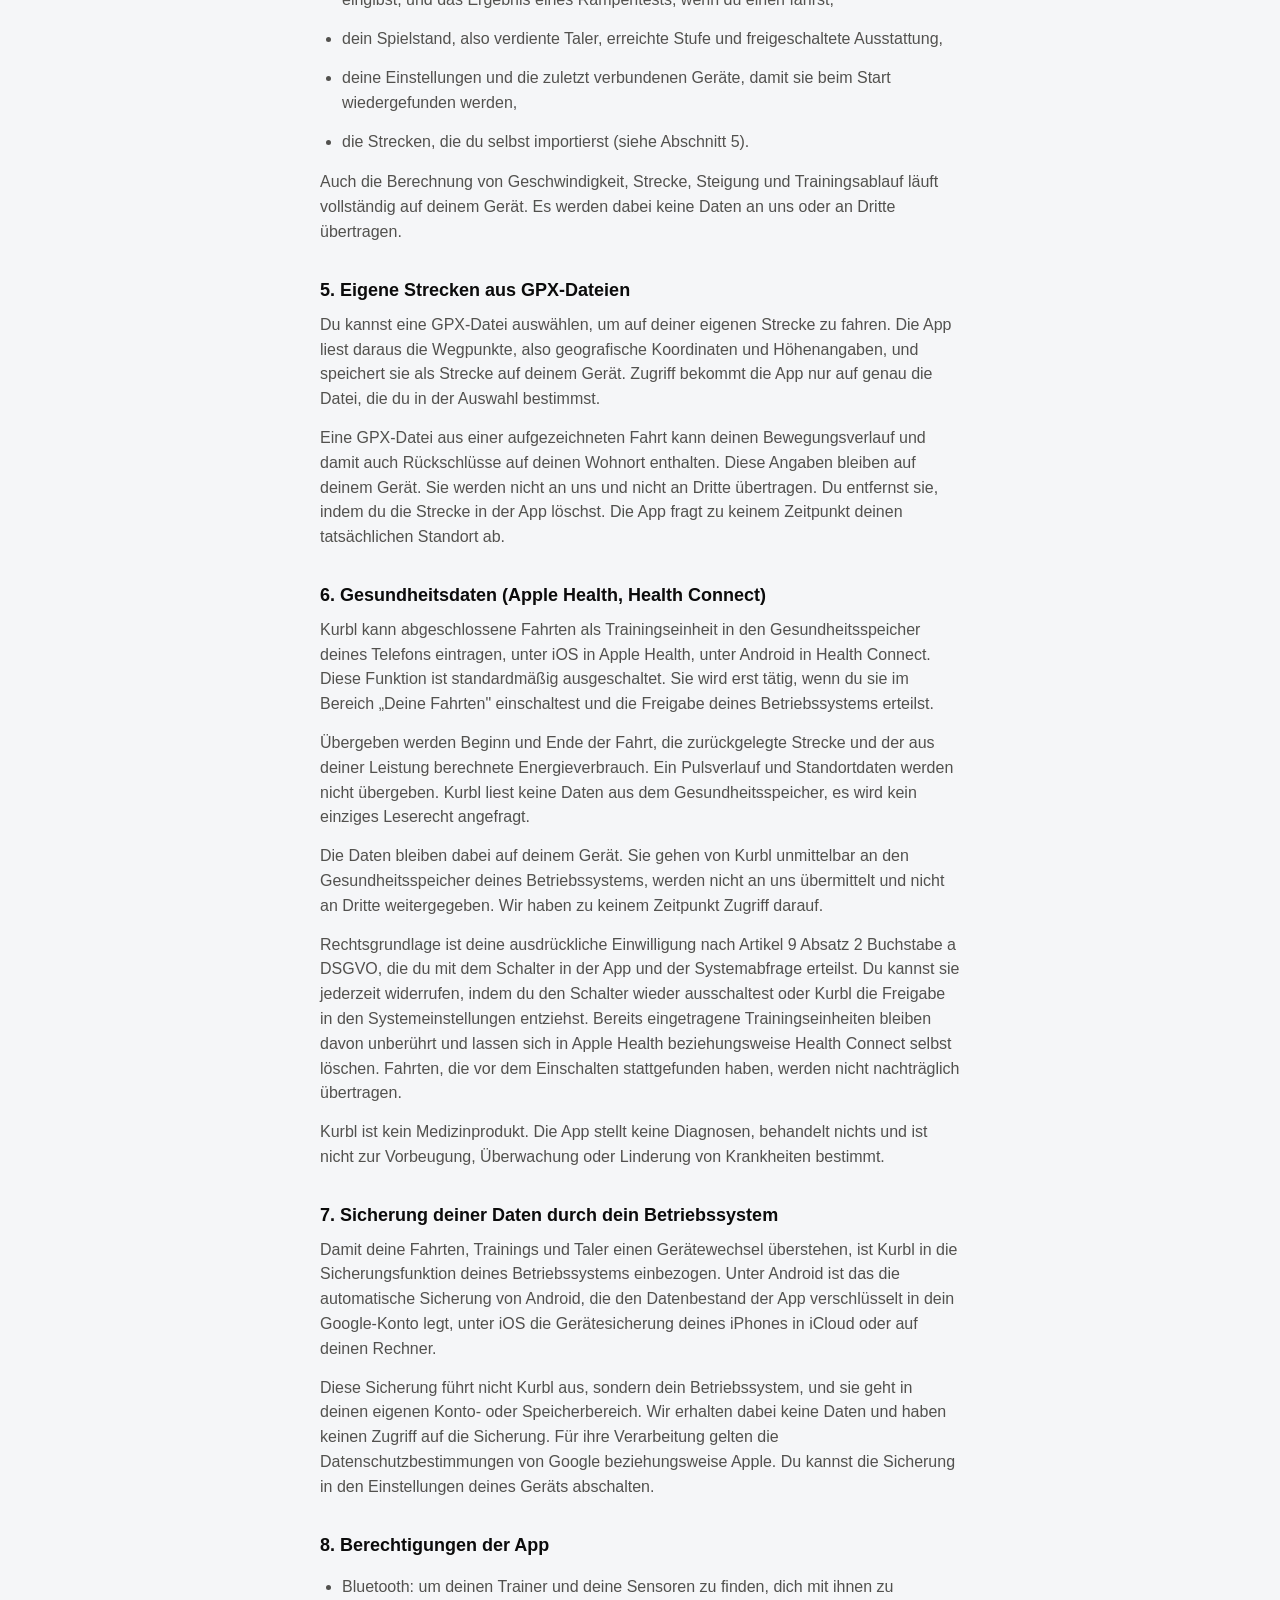
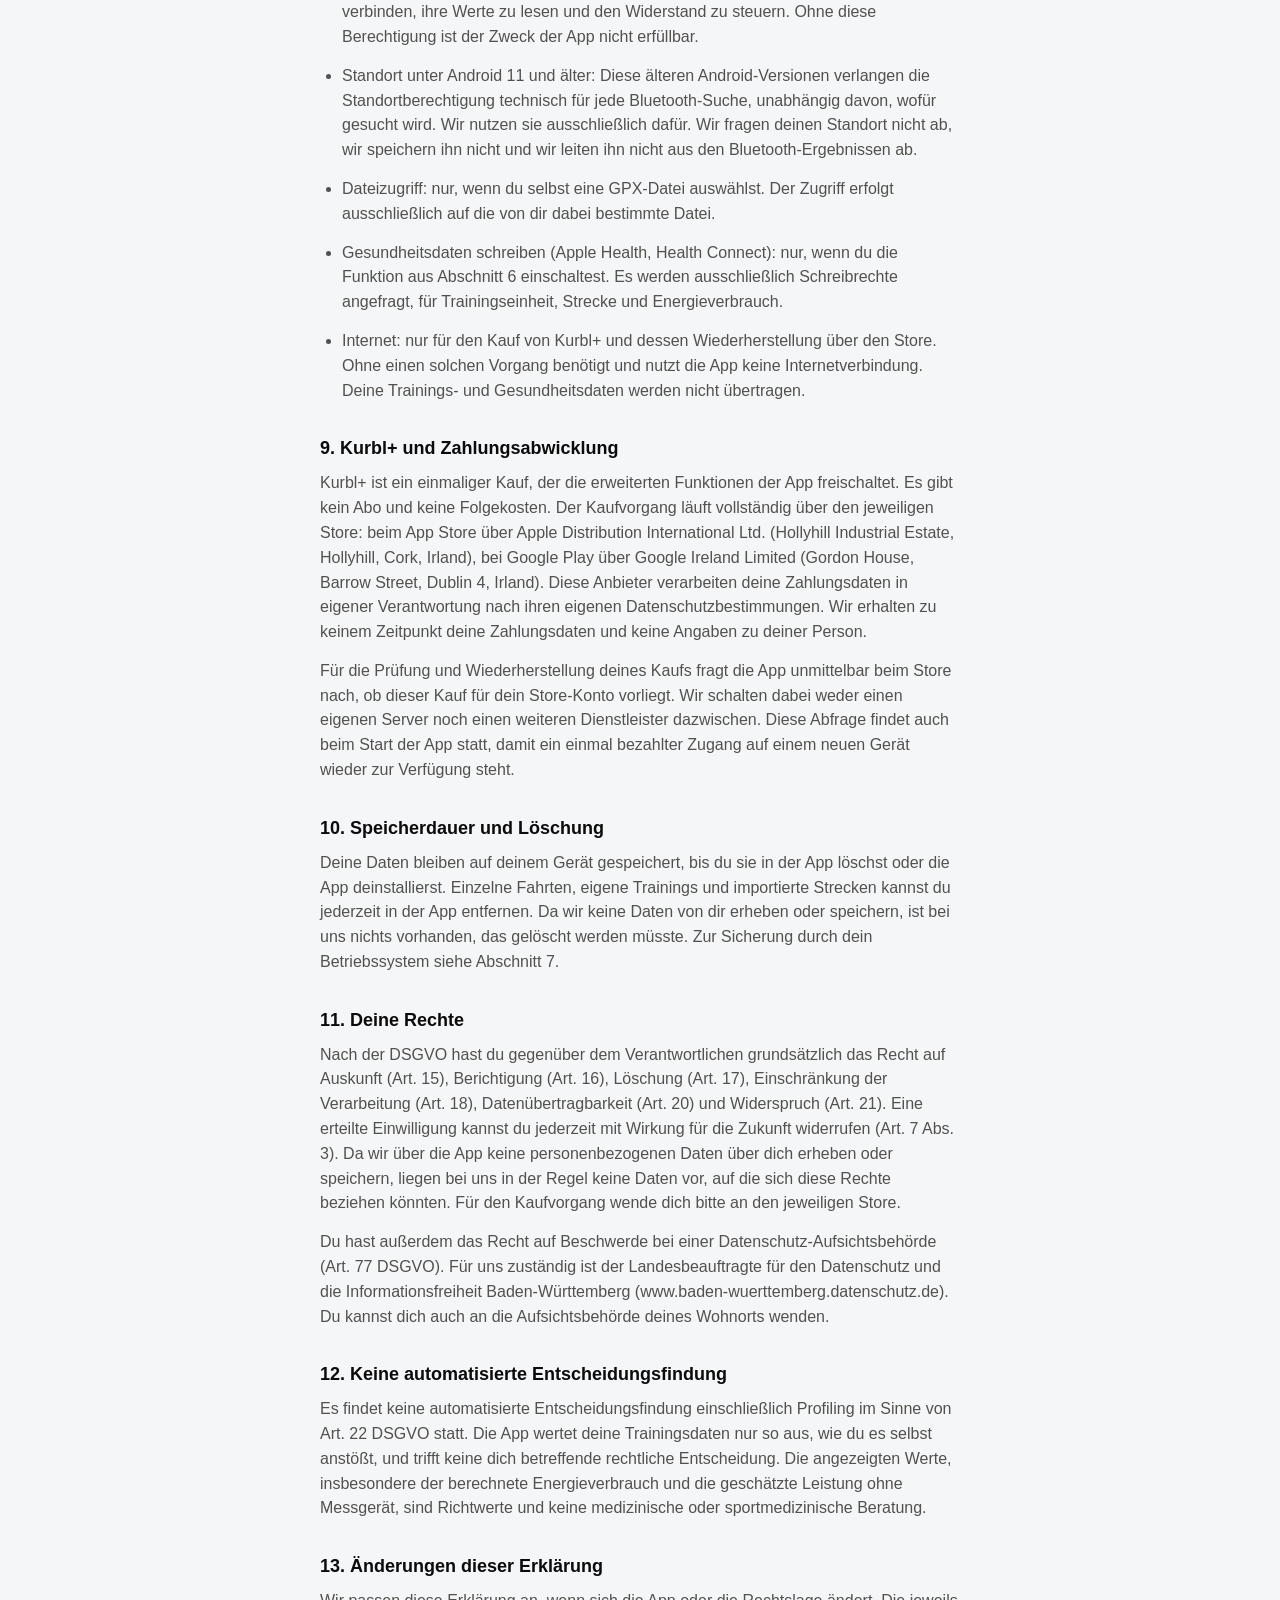
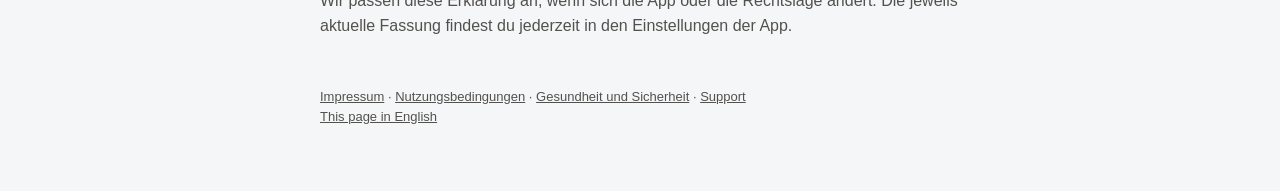
==== commit be3ce846: "English pages, and a price that never belonged in a legal text Six English pages: privacy, terms, sa" ====
--- a/datenschutz.html
+++ b/datenschutz.html
@@ -4,6 +4,8 @@
 <meta charset="utf-8">
 <meta name="viewport" content="width=device-width, initial-scale=1">
 <title>Kurbl — Datenschutzerklärung</title>
+<link rel="alternate" hreflang="de" href="datenschutz.html">
+<link rel="alternate" hreflang="en" href="privacy.html">
 <link rel="stylesheet" href="style.css">
 </head>
 <body>
@@ -97,6 +99,7 @@
 
   <footer>
     <a href="impressum.html">Impressum</a> · <a href="nutzungsbedingungen.html">Nutzungsbedingungen</a> · <a href="sicherheit.html">Gesundheit und Sicherheit</a> · <a href="index.html">Support</a>
+    <br><a href="privacy.html">This page in English</a>
   </footer>
 </div>
 </body>
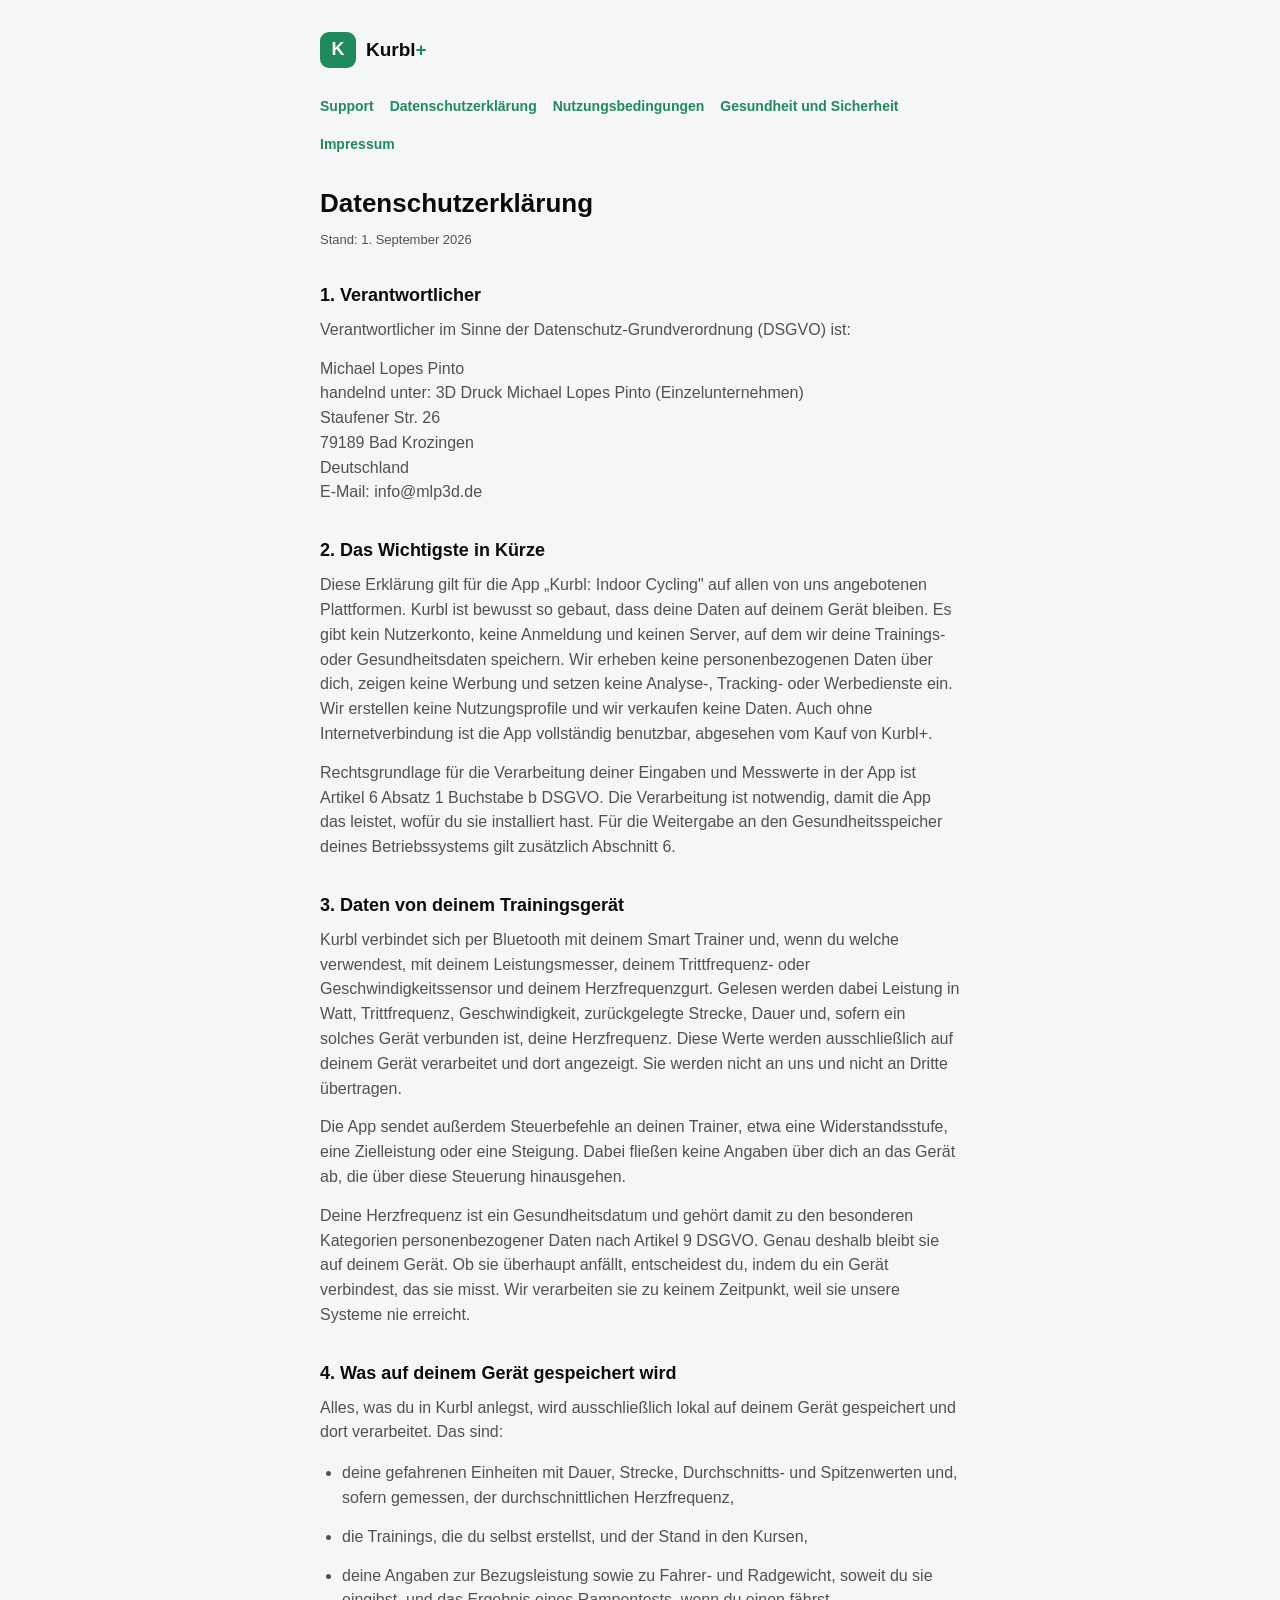
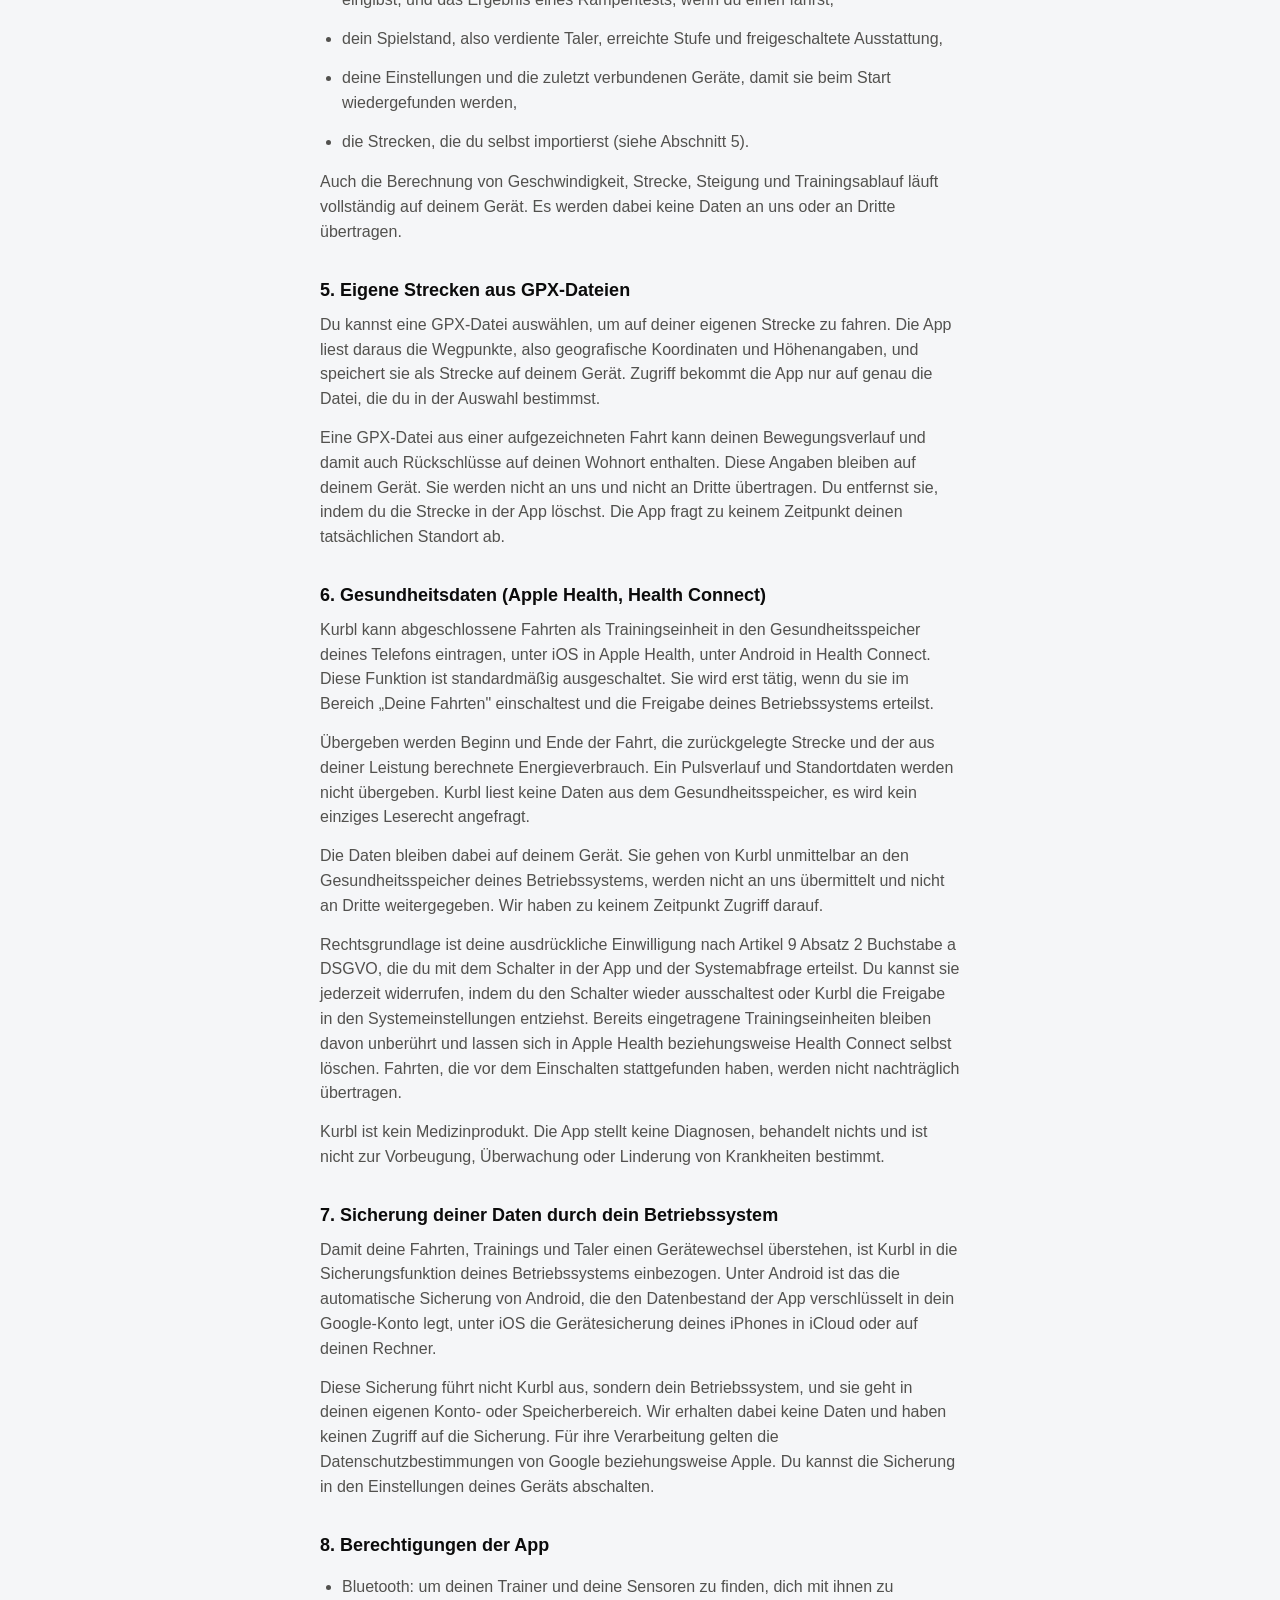
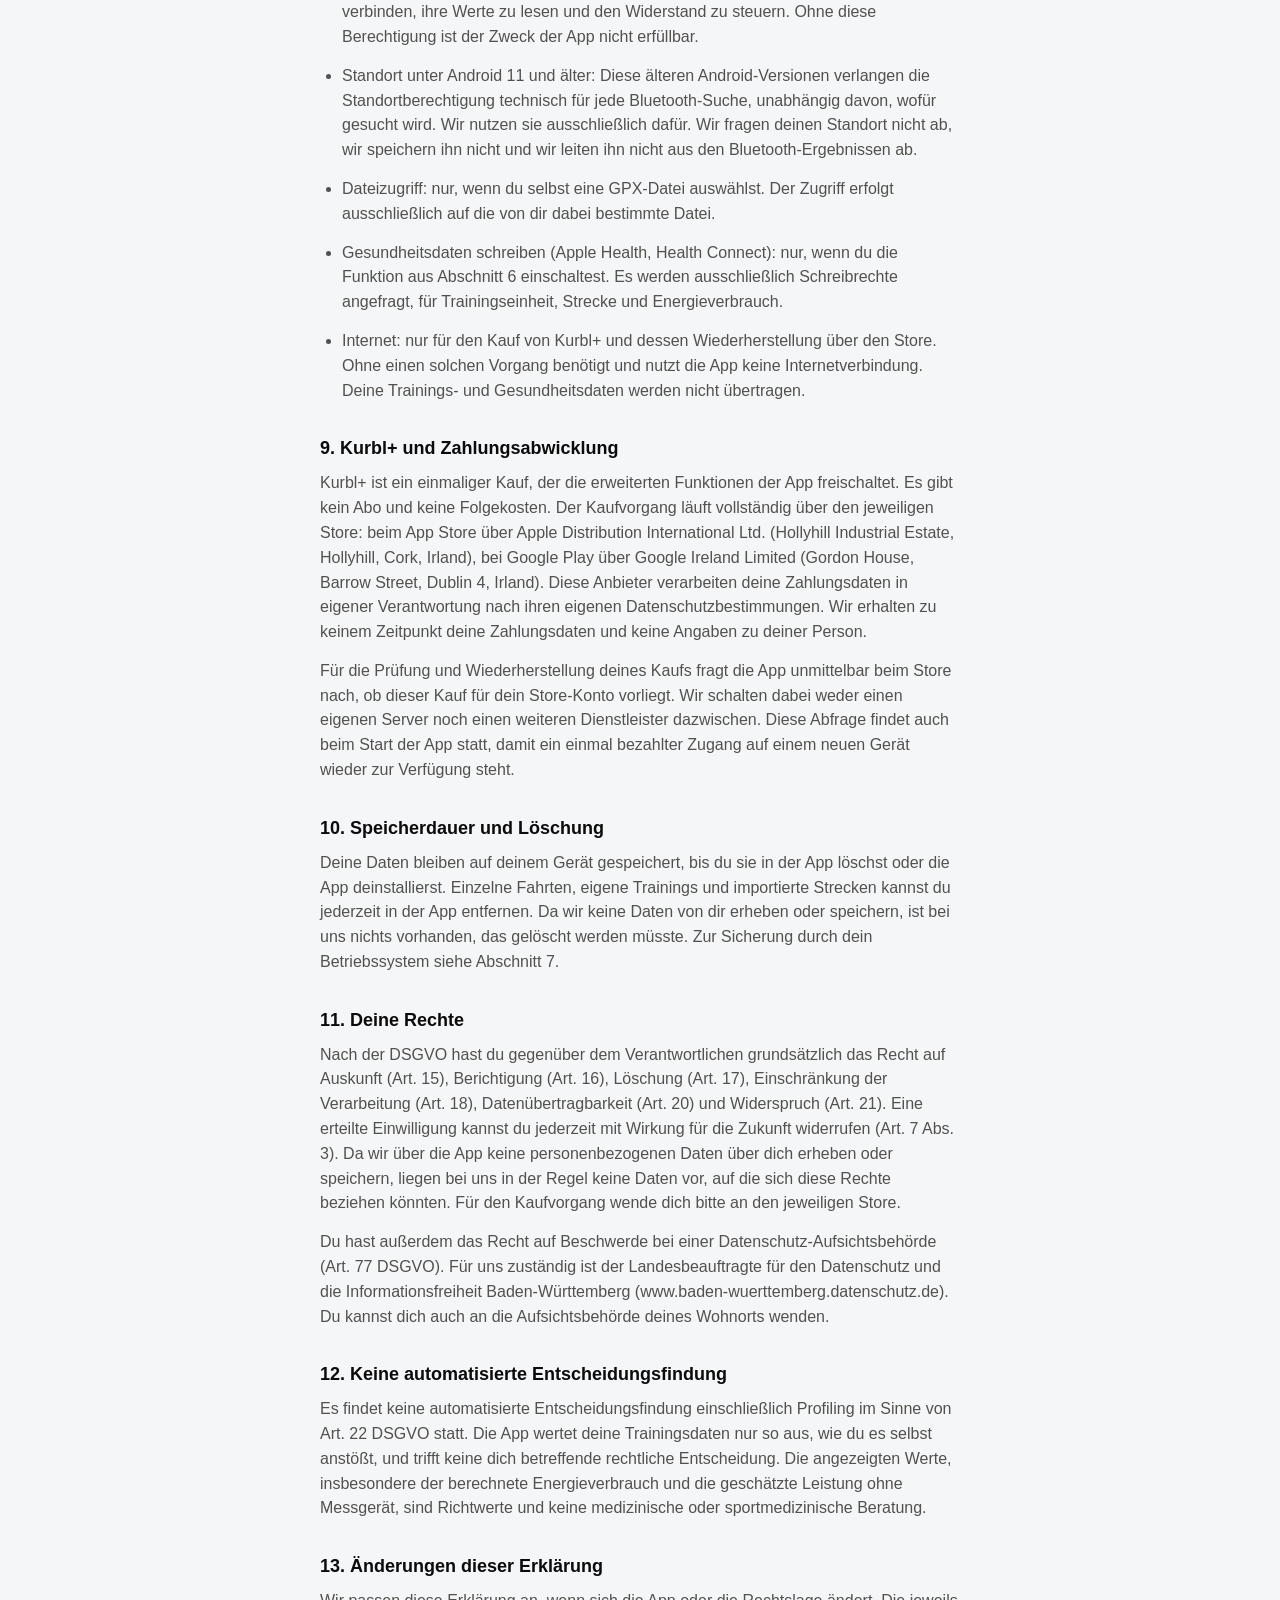
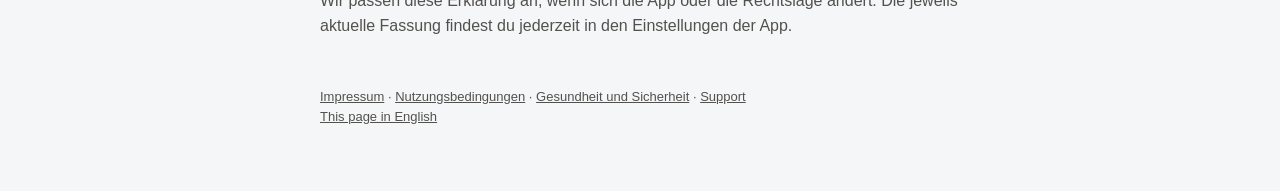
==== commit a96e3527: "Move the contact addresses to mlp3d.de Legal texts point at info@mlp3d.de, the support and contact p" ====
--- a/datenschutz.html
+++ b/datenschutz.html
@@ -24,7 +24,7 @@
   </nav>
 
   <h1>Datenschutzerklärung</h1>
-  <p class="stand">Stand: 20. August 2026</p>
+  <p class="stand">Stand: 1. September 2026</p>
 
   <h2>1. Verantwortlicher</h2>
   <p>Verantwortlicher im Sinne der Datenschutz-Grundverordnung (DSGVO) ist:</p>
@@ -33,7 +33,7 @@
   Staufener Str. 26<br>
   79189 Bad Krozingen<br>
   Deutschland<br>
-  E-Mail: mlp-3druck@outlook.de</p>
+  E-Mail: info@mlp3d.de</p>
 
   <h2>2. Das Wichtigste in Kürze</h2>
   <p>Diese Erklärung gilt für die App „Kurbl: Indoor Cycling" auf allen von uns angebotenen Plattformen. Kurbl ist bewusst so gebaut, dass deine Daten auf deinem Gerät bleiben. Es gibt kein Nutzerkonto, keine Anmeldung und keinen Server, auf dem wir deine Trainings- oder Gesundheitsdaten speichern. Wir erheben keine personenbezogenen Daten über dich, zeigen keine Werbung und setzen keine Analyse-, Tracking- oder Werbedienste ein. Wir erstellen keine Nutzungsprofile und wir verkaufen keine Daten. Auch ohne Internetverbindung ist die App vollständig benutzbar, abgesehen vom Kauf von Kurbl+.</p>
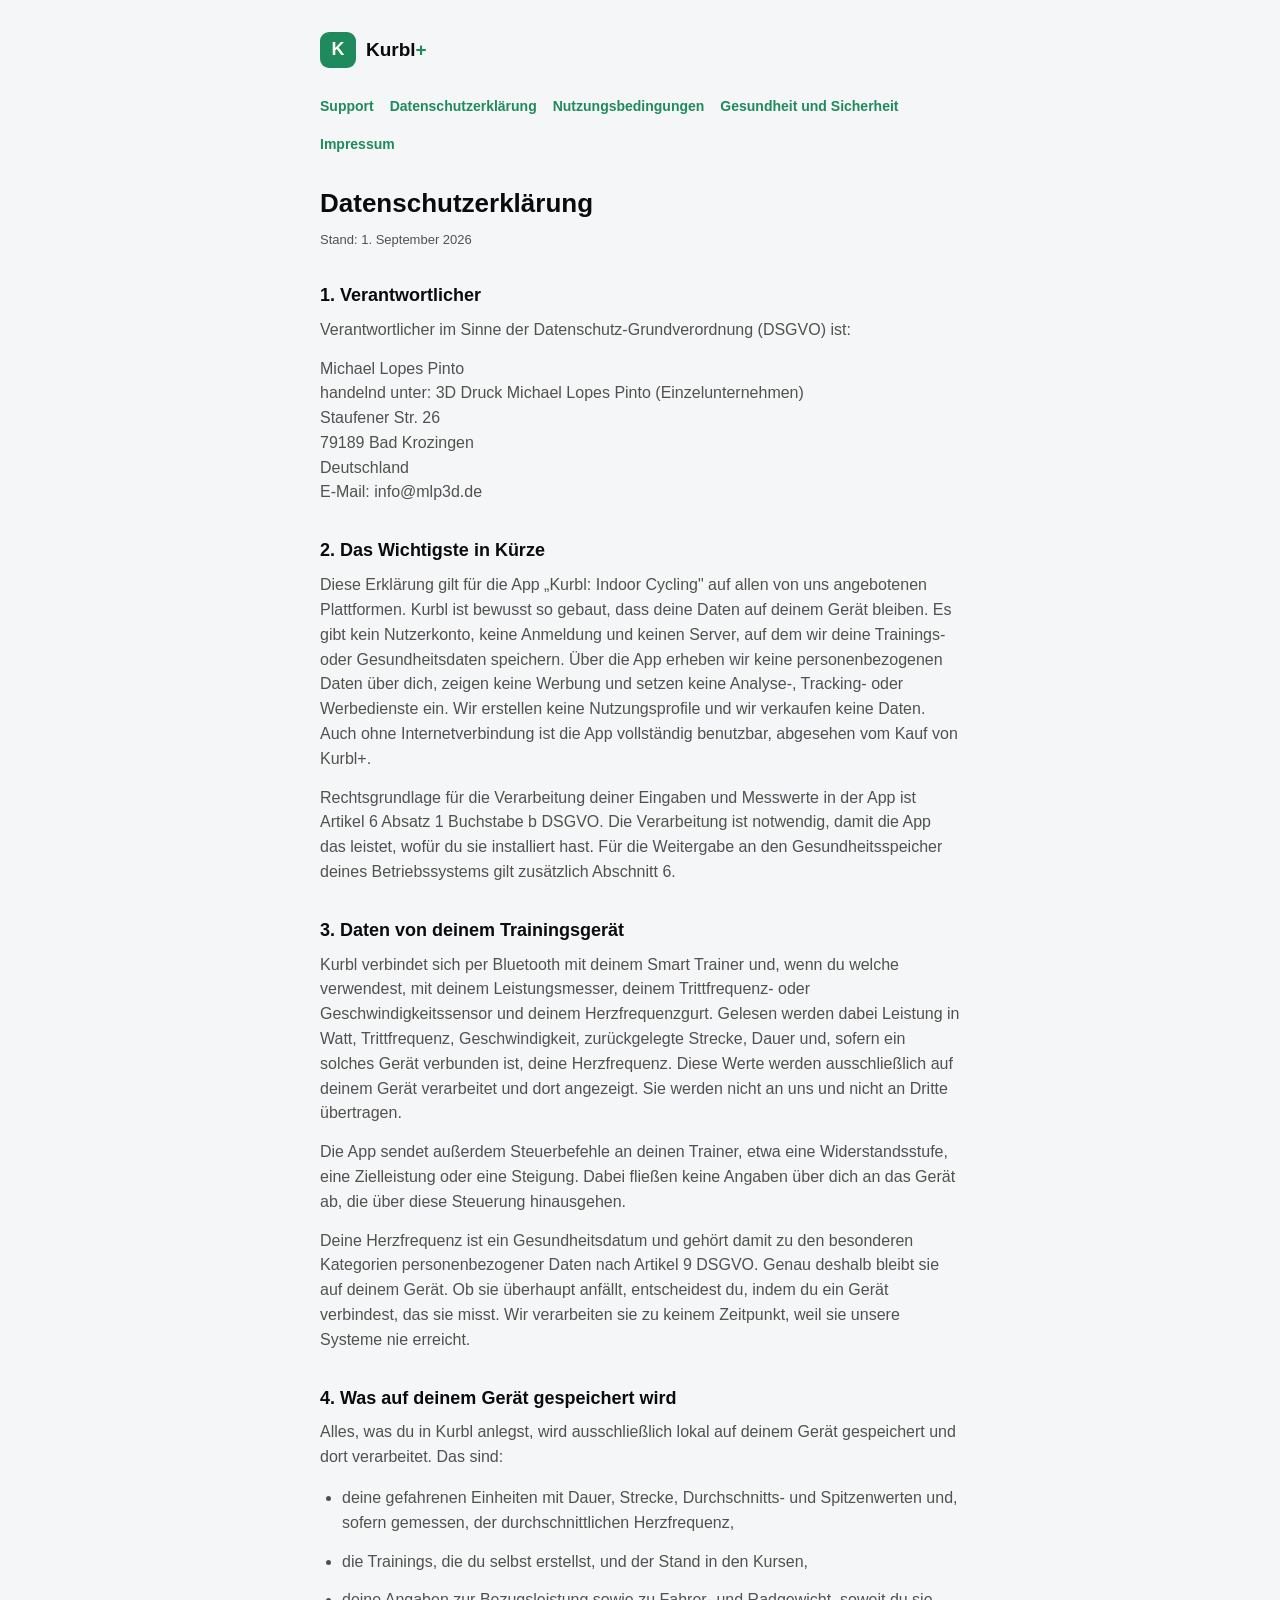
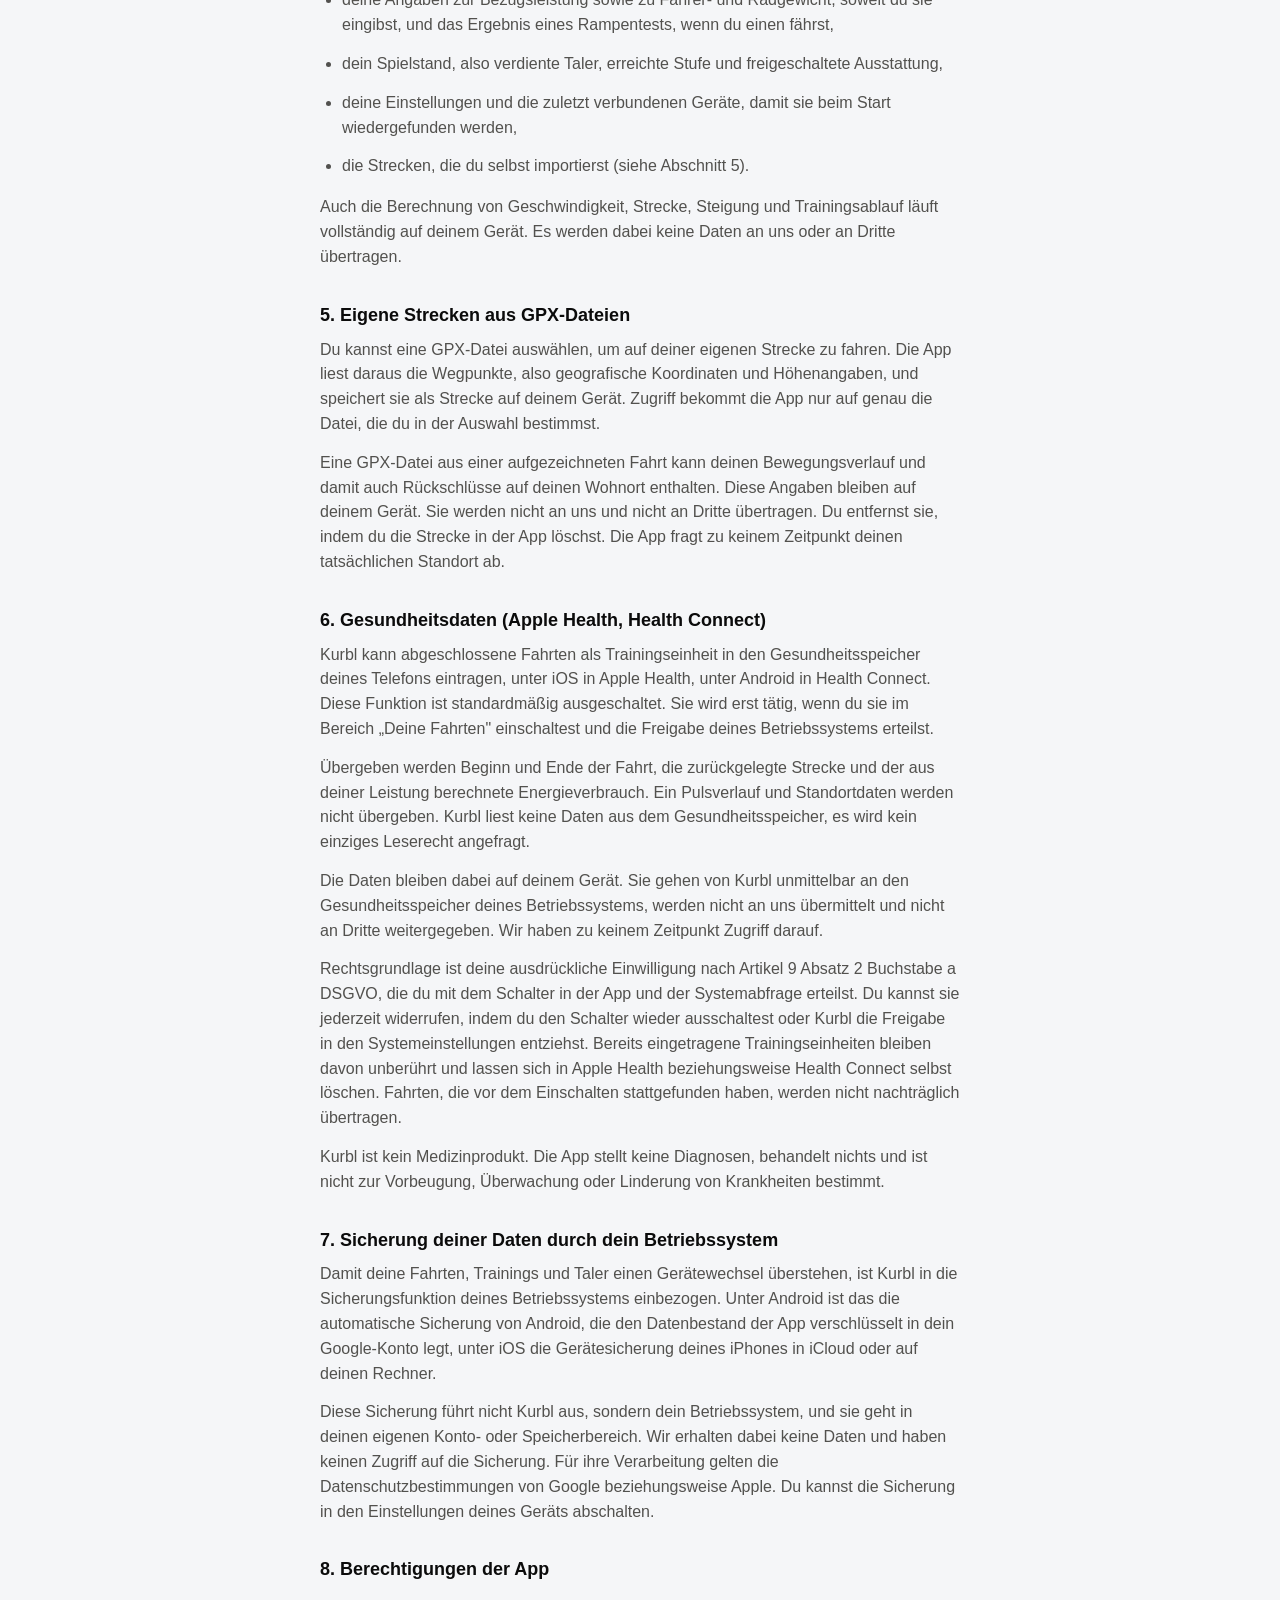
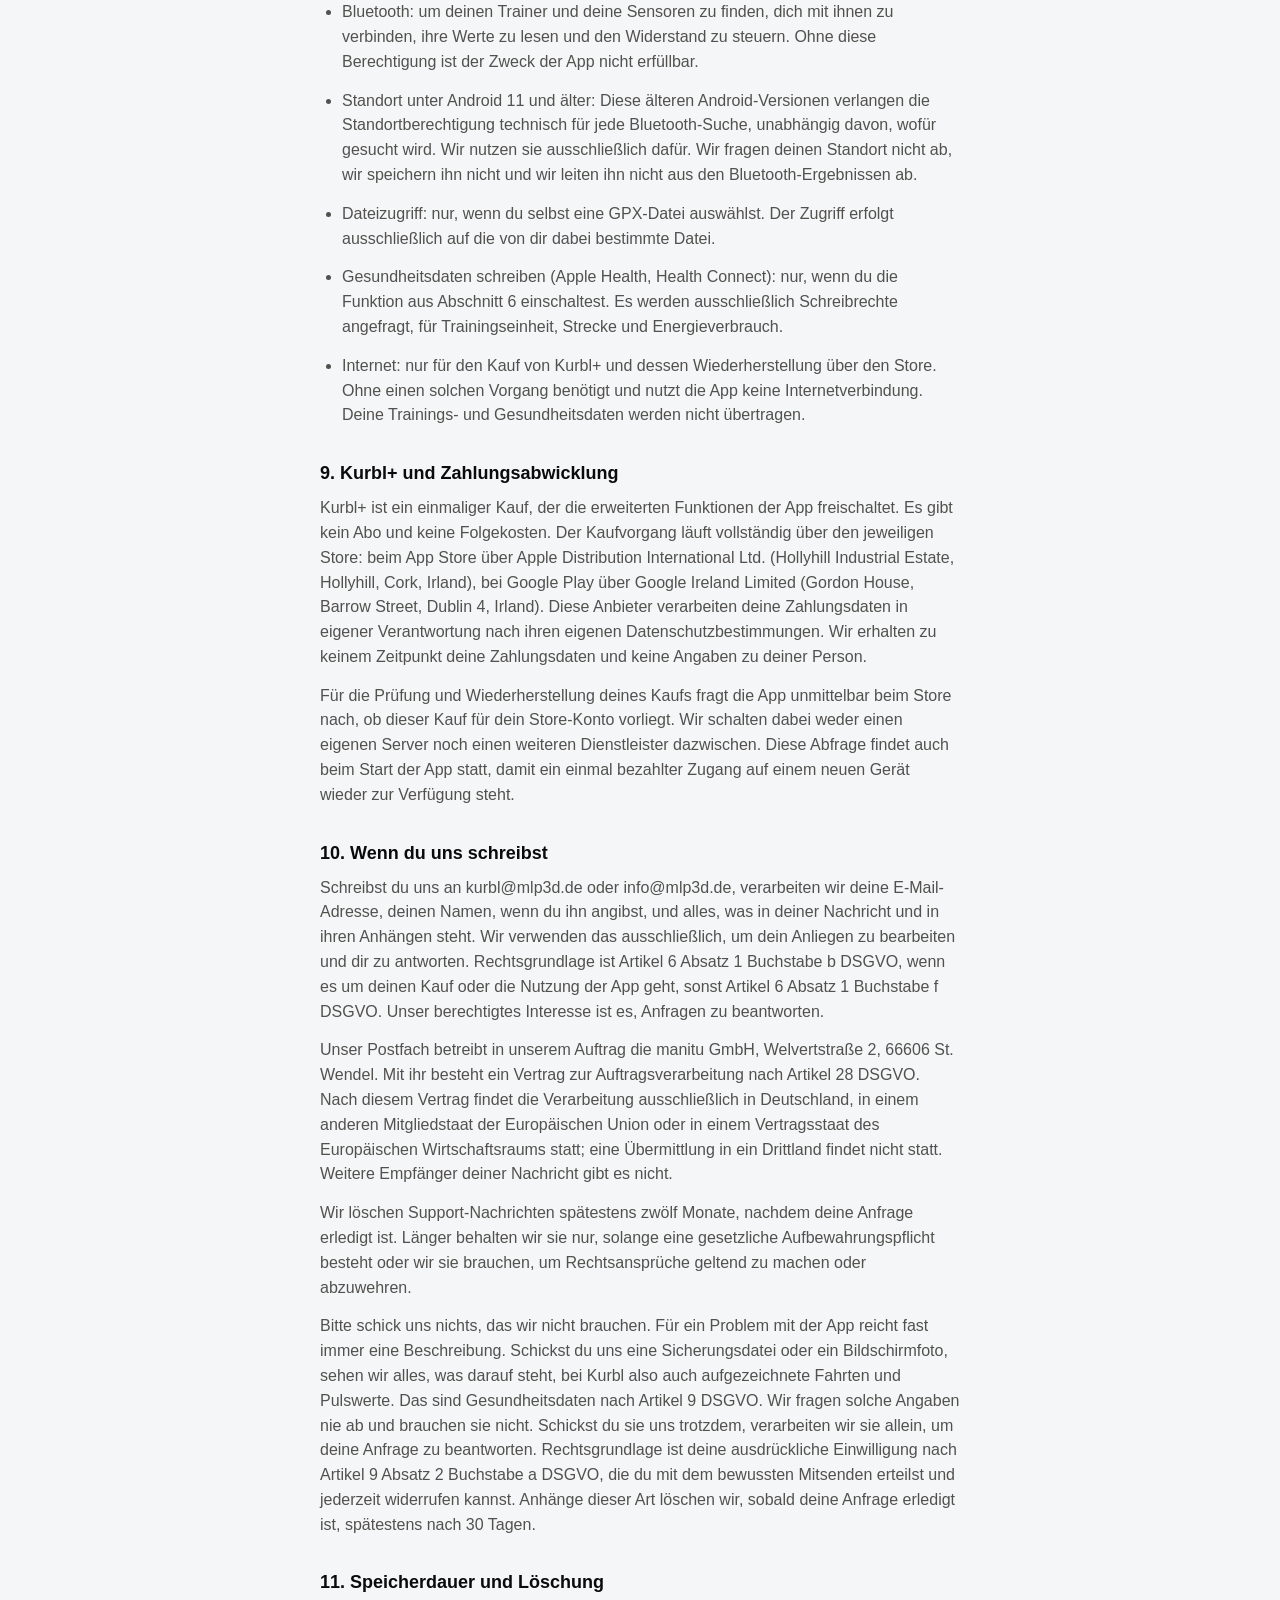
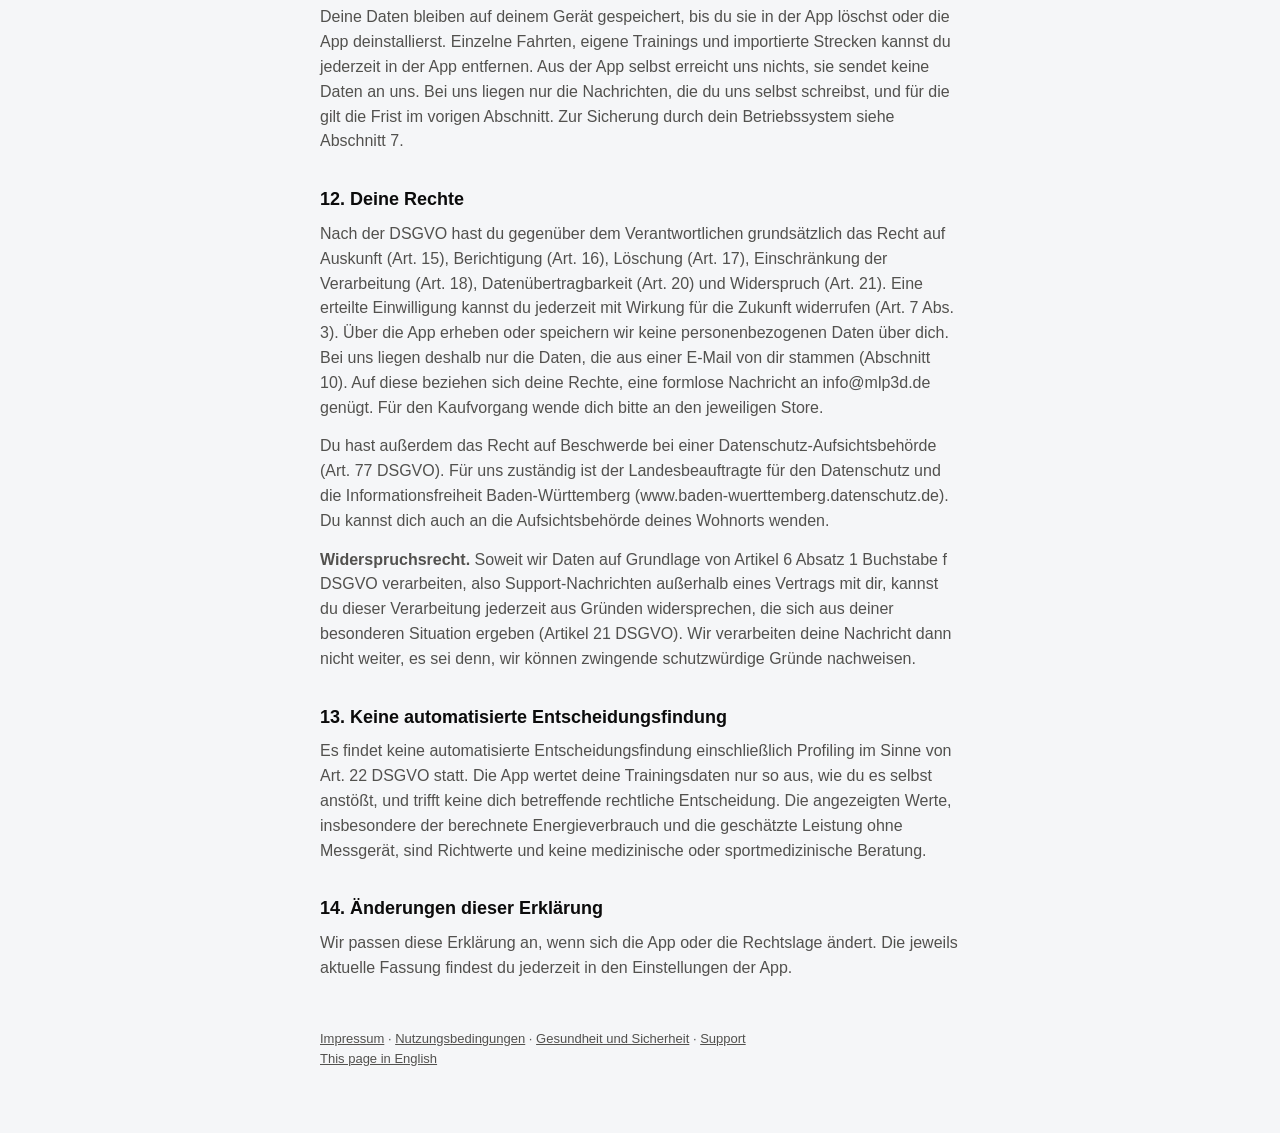
==== commit 01f036c9: "Say what happens when someone writes to us A support mailbox exists as of today, so the privacy poli" ====
--- a/datenschutz.html
+++ b/datenschutz.html
@@ -36,7 +36,7 @@
   E-Mail: info@mlp3d.de</p>
 
   <h2>2. Das Wichtigste in Kürze</h2>
-  <p>Diese Erklärung gilt für die App „Kurbl: Indoor Cycling" auf allen von uns angebotenen Plattformen. Kurbl ist bewusst so gebaut, dass deine Daten auf deinem Gerät bleiben. Es gibt kein Nutzerkonto, keine Anmeldung und keinen Server, auf dem wir deine Trainings- oder Gesundheitsdaten speichern. Wir erheben keine personenbezogenen Daten über dich, zeigen keine Werbung und setzen keine Analyse-, Tracking- oder Werbedienste ein. Wir erstellen keine Nutzungsprofile und wir verkaufen keine Daten. Auch ohne Internetverbindung ist die App vollständig benutzbar, abgesehen vom Kauf von Kurbl+.</p>
+  <p>Diese Erklärung gilt für die App „Kurbl: Indoor Cycling" auf allen von uns angebotenen Plattformen. Kurbl ist bewusst so gebaut, dass deine Daten auf deinem Gerät bleiben. Es gibt kein Nutzerkonto, keine Anmeldung und keinen Server, auf dem wir deine Trainings- oder Gesundheitsdaten speichern. Über die App erheben wir keine personenbezogenen Daten über dich, zeigen keine Werbung und setzen keine Analyse-, Tracking- oder Werbedienste ein. Wir erstellen keine Nutzungsprofile und wir verkaufen keine Daten. Auch ohne Internetverbindung ist die App vollständig benutzbar, abgesehen vom Kauf von Kurbl+.</p>
   <p>Rechtsgrundlage für die Verarbeitung deiner Eingaben und Messwerte in der App ist Artikel 6 Absatz 1 Buchstabe b DSGVO. Die Verarbeitung ist notwendig, damit die App das leistet, wofür du sie installiert hast. Für die Weitergabe an den Gesundheitsspeicher deines Betriebssystems gilt zusätzlich Abschnitt 6.</p>
 
   <h2>3. Daten von deinem Trainingsgerät</h2>
@@ -84,17 +84,24 @@
   <p>Kurbl+ ist ein einmaliger Kauf, der die erweiterten Funktionen der App freischaltet. Es gibt kein Abo und keine Folgekosten. Der Kaufvorgang läuft vollständig über den jeweiligen Store: beim App Store über Apple Distribution International Ltd. (Hollyhill Industrial Estate, Hollyhill, Cork, Irland), bei Google Play über Google Ireland Limited (Gordon House, Barrow Street, Dublin 4, Irland). Diese Anbieter verarbeiten deine Zahlungsdaten in eigener Verantwortung nach ihren eigenen Datenschutzbestimmungen. Wir erhalten zu keinem Zeitpunkt deine Zahlungsdaten und keine Angaben zu deiner Person.</p>
   <p>Für die Prüfung und Wiederherstellung deines Kaufs fragt die App unmittelbar beim Store nach, ob dieser Kauf für dein Store-Konto vorliegt. Wir schalten dabei weder einen eigenen Server noch einen weiteren Dienstleister dazwischen. Diese Abfrage findet auch beim Start der App statt, damit ein einmal bezahlter Zugang auf einem neuen Gerät wieder zur Verfügung steht.</p>
 
-  <h2>10. Speicherdauer und Löschung</h2>
-  <p>Deine Daten bleiben auf deinem Gerät gespeichert, bis du sie in der App löschst oder die App deinstallierst. Einzelne Fahrten, eigene Trainings und importierte Strecken kannst du jederzeit in der App entfernen. Da wir keine Daten von dir erheben oder speichern, ist bei uns nichts vorhanden, das gelöscht werden müsste. Zur Sicherung durch dein Betriebssystem siehe Abschnitt 7.</p>
+  <h2>10. Wenn du uns schreibst</h2>
+  <p>Schreibst du uns an kurbl@mlp3d.de oder info@mlp3d.de, verarbeiten wir deine E-Mail-Adresse, deinen Namen, wenn du ihn angibst, und alles, was in deiner Nachricht und in ihren Anhängen steht. Wir verwenden das ausschließlich, um dein Anliegen zu bearbeiten und dir zu antworten. Rechtsgrundlage ist Artikel 6 Absatz 1 Buchstabe b DSGVO, wenn es um deinen Kauf oder die Nutzung der App geht, sonst Artikel 6 Absatz 1 Buchstabe f DSGVO. Unser berechtigtes Interesse ist es, Anfragen zu beantworten.</p>
+  <p>Unser Postfach betreibt in unserem Auftrag die manitu GmbH, Welvertstraße 2, 66606 St. Wendel. Mit ihr besteht ein Vertrag zur Auftragsverarbeitung nach Artikel 28 DSGVO. Nach diesem Vertrag findet die Verarbeitung ausschließlich in Deutschland, in einem anderen Mitgliedstaat der Europäischen Union oder in einem Vertragsstaat des Europäischen Wirtschaftsraums statt; eine Übermittlung in ein Drittland findet nicht statt. Weitere Empfänger deiner Nachricht gibt es nicht.</p>
+  <p>Wir löschen Support-Nachrichten spätestens zwölf Monate, nachdem deine Anfrage erledigt ist. Länger behalten wir sie nur, solange eine gesetzliche Aufbewahrungspflicht besteht oder wir sie brauchen, um Rechtsansprüche geltend zu machen oder abzuwehren.</p>
+  <p>Bitte schick uns nichts, das wir nicht brauchen. Für ein Problem mit der App reicht fast immer eine Beschreibung. Schickst du uns eine Sicherungsdatei oder ein Bildschirmfoto, sehen wir alles, was darauf steht, bei Kurbl also auch aufgezeichnete Fahrten und Pulswerte. Das sind Gesundheitsdaten nach Artikel 9 DSGVO. Wir fragen solche Angaben nie ab und brauchen sie nicht. Schickst du sie uns trotzdem, verarbeiten wir sie allein, um deine Anfrage zu beantworten. Rechtsgrundlage ist deine ausdrückliche Einwilligung nach Artikel 9 Absatz 2 Buchstabe a DSGVO, die du mit dem bewussten Mitsenden erteilst und jederzeit widerrufen kannst. Anhänge dieser Art löschen wir, sobald deine Anfrage erledigt ist, spätestens nach 30 Tagen.</p>
 
-  <h2>11. Deine Rechte</h2>
-  <p>Nach der DSGVO hast du gegenüber dem Verantwortlichen grundsätzlich das Recht auf Auskunft (Art. 15), Berichtigung (Art. 16), Löschung (Art. 17), Einschränkung der Verarbeitung (Art. 18), Datenübertragbarkeit (Art. 20) und Widerspruch (Art. 21). Eine erteilte Einwilligung kannst du jederzeit mit Wirkung für die Zukunft widerrufen (Art. 7 Abs. 3). Da wir über die App keine personenbezogenen Daten über dich erheben oder speichern, liegen bei uns in der Regel keine Daten vor, auf die sich diese Rechte beziehen könnten. Für den Kaufvorgang wende dich bitte an den jeweiligen Store.</p>
+  <h2>11. Speicherdauer und Löschung</h2>
+  <p>Deine Daten bleiben auf deinem Gerät gespeichert, bis du sie in der App löschst oder die App deinstallierst. Einzelne Fahrten, eigene Trainings und importierte Strecken kannst du jederzeit in der App entfernen. Aus der App selbst erreicht uns nichts, sie sendet keine Daten an uns. Bei uns liegen nur die Nachrichten, die du uns selbst schreibst, und für die gilt die Frist im vorigen Abschnitt. Zur Sicherung durch dein Betriebssystem siehe Abschnitt 7.</p>
+
+  <h2>12. Deine Rechte</h2>
+  <p>Nach der DSGVO hast du gegenüber dem Verantwortlichen grundsätzlich das Recht auf Auskunft (Art. 15), Berichtigung (Art. 16), Löschung (Art. 17), Einschränkung der Verarbeitung (Art. 18), Datenübertragbarkeit (Art. 20) und Widerspruch (Art. 21). Eine erteilte Einwilligung kannst du jederzeit mit Wirkung für die Zukunft widerrufen (Art. 7 Abs. 3). Über die App erheben oder speichern wir keine personenbezogenen Daten über dich. Bei uns liegen deshalb nur die Daten, die aus einer E-Mail von dir stammen (Abschnitt 10). Auf diese beziehen sich deine Rechte, eine formlose Nachricht an info@mlp3d.de genügt. Für den Kaufvorgang wende dich bitte an den jeweiligen Store.</p>
   <p>Du hast außerdem das Recht auf Beschwerde bei einer Datenschutz-Aufsichtsbehörde (Art. 77 DSGVO). Für uns zuständig ist der Landesbeauftragte für den Datenschutz und die Informationsfreiheit Baden-Württemberg (www.baden-wuerttemberg.datenschutz.de). Du kannst dich auch an die Aufsichtsbehörde deines Wohnorts wenden.</p>
+  <p><strong>Widerspruchsrecht.</strong> Soweit wir Daten auf Grundlage von Artikel 6 Absatz 1 Buchstabe f DSGVO verarbeiten, also Support-Nachrichten außerhalb eines Vertrags mit dir, kannst du dieser Verarbeitung jederzeit aus Gründen widersprechen, die sich aus deiner besonderen Situation ergeben (Artikel 21 DSGVO). Wir verarbeiten deine Nachricht dann nicht weiter, es sei denn, wir können zwingende schutzwürdige Gründe nachweisen.</p>
 
-  <h2>12. Keine automatisierte Entscheidungsfindung</h2>
+  <h2>13. Keine automatisierte Entscheidungsfindung</h2>
   <p>Es findet keine automatisierte Entscheidungsfindung einschließlich Profiling im Sinne von Art. 22 DSGVO statt. Die App wertet deine Trainingsdaten nur so aus, wie du es selbst anstößt, und trifft keine dich betreffende rechtliche Entscheidung. Die angezeigten Werte, insbesondere der berechnete Energieverbrauch und die geschätzte Leistung ohne Messgerät, sind Richtwerte und keine medizinische oder sportmedizinische Beratung.</p>
 
-  <h2>13. Änderungen dieser Erklärung</h2>
+  <h2>14. Änderungen dieser Erklärung</h2>
   <p>Wir passen diese Erklärung an, wenn sich die App oder die Rechtslage ändert. Die jeweils aktuelle Fassung findest du jederzeit in den Einstellungen der App.</p>
 
   <footer>
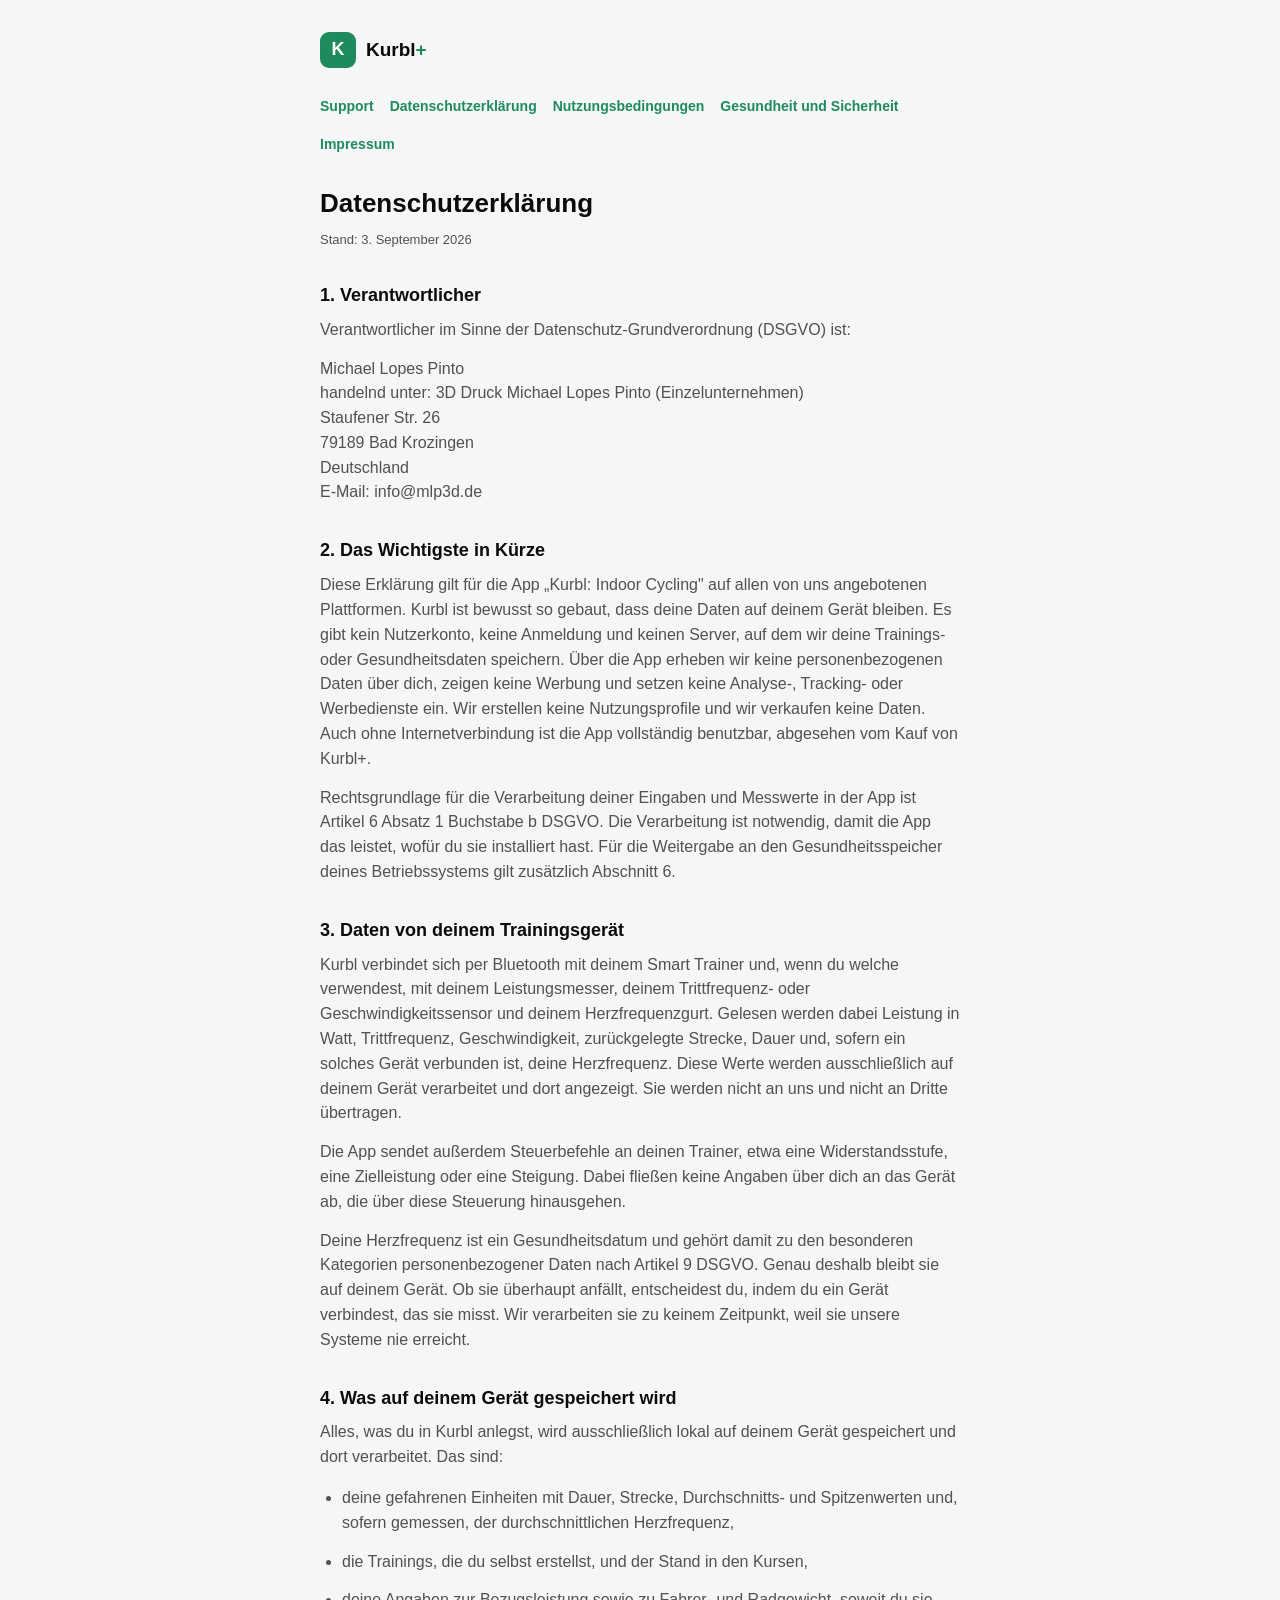
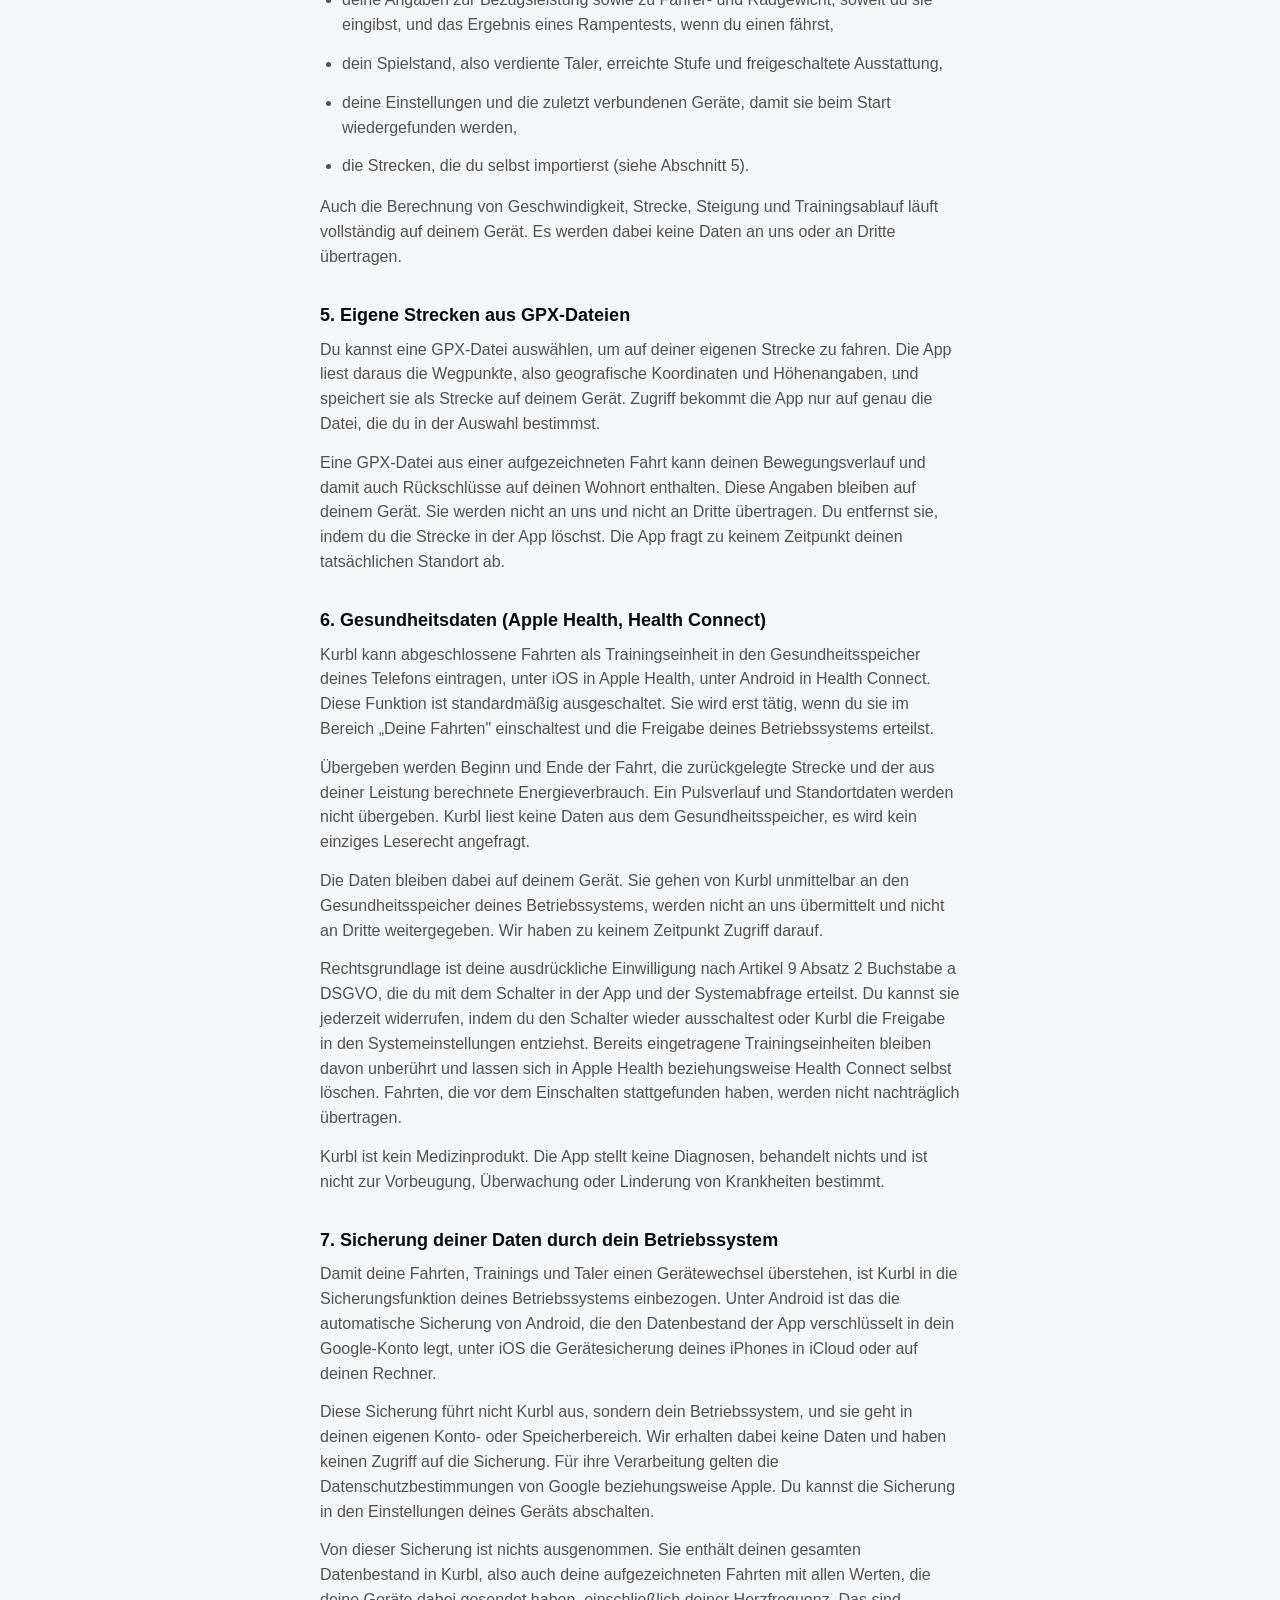
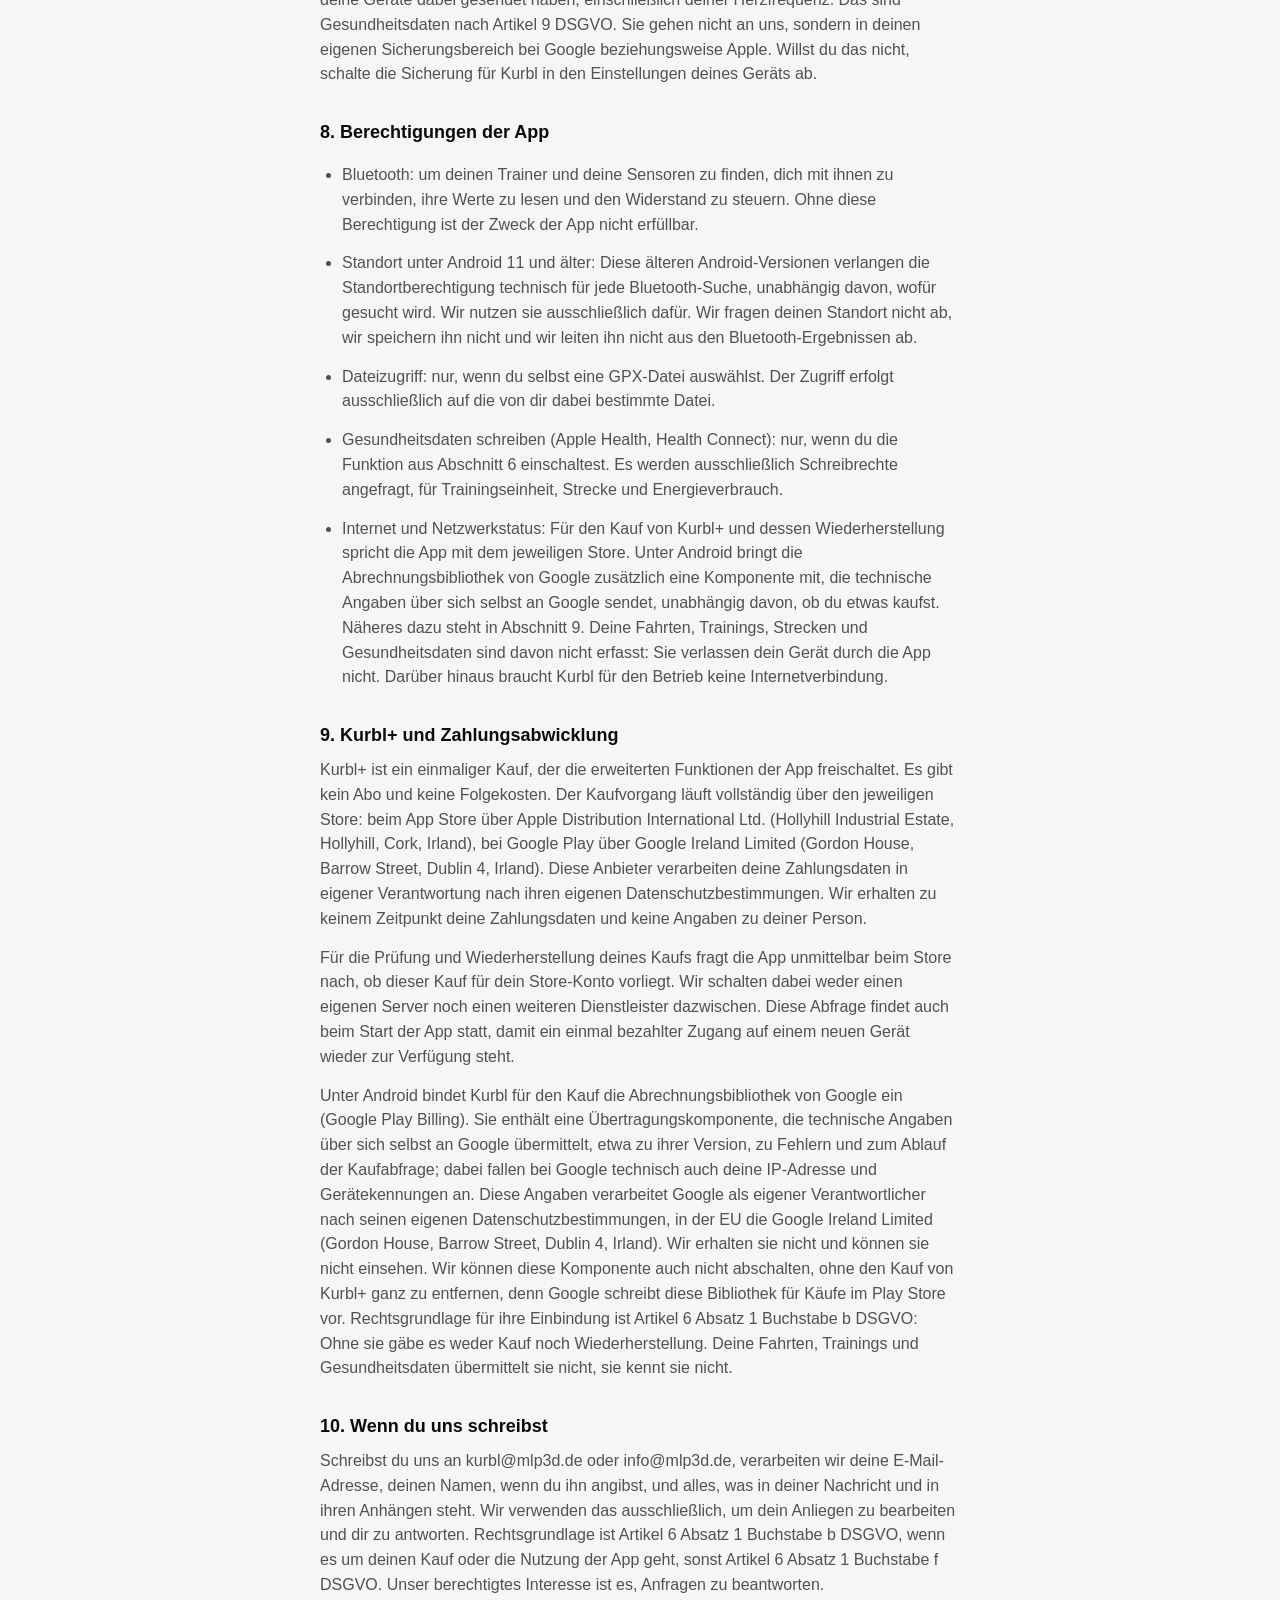
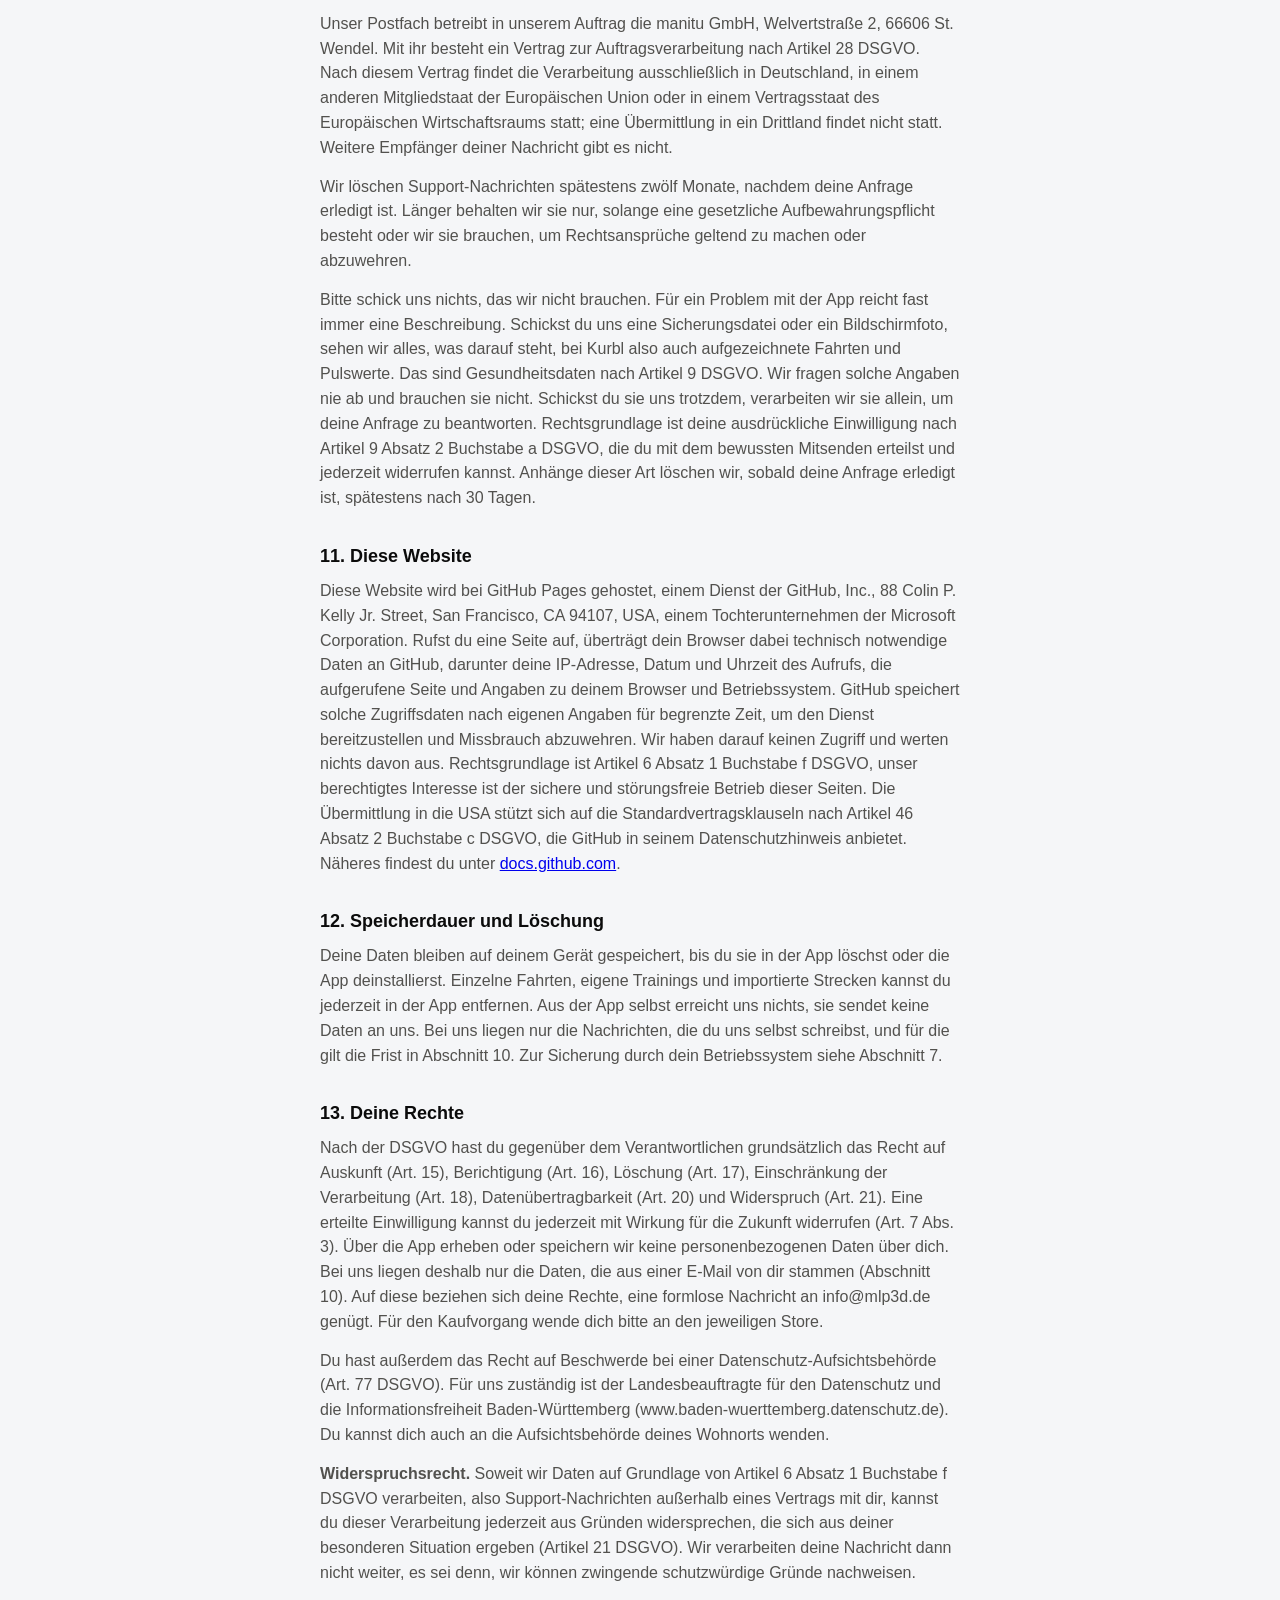
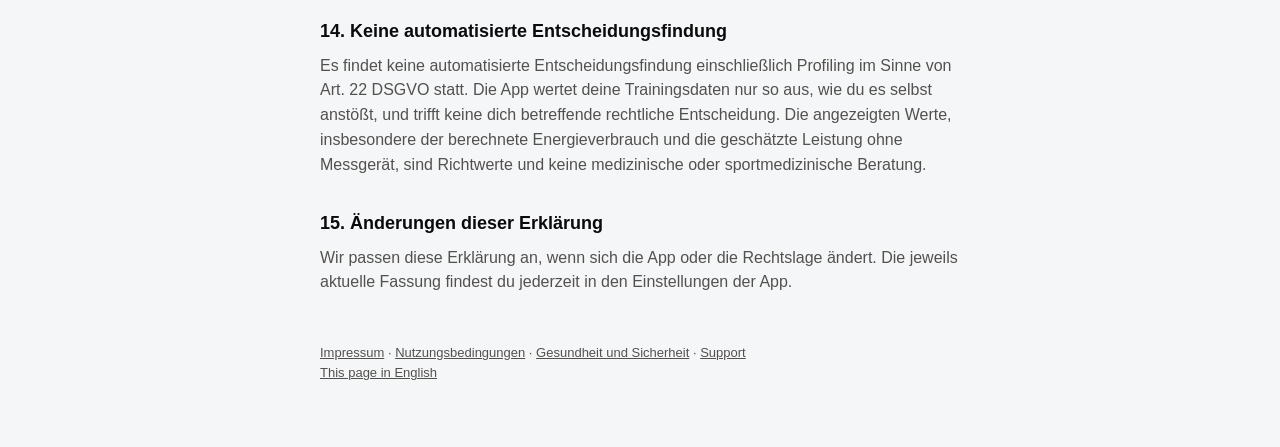
==== commit ec0e3e04: "Say what the app actually does, and who else is listening Volker read the legal texts against the co" ====
--- a/datenschutz.html
+++ b/datenschutz.html
@@ -24,7 +24,7 @@
   </nav>
 
   <h1>Datenschutzerklärung</h1>
-  <p class="stand">Stand: 1. September 2026</p>
+  <p class="stand">Stand: 3. September 2026</p>
 
   <h2>1. Verantwortlicher</h2>
   <p>Verantwortlicher im Sinne der Datenschutz-Grundverordnung (DSGVO) ist:</p>
@@ -71,18 +71,22 @@
   <p>Damit deine Fahrten, Trainings und Taler einen Gerätewechsel überstehen, ist Kurbl in die Sicherungsfunktion deines Betriebssystems einbezogen. Unter Android ist das die automatische Sicherung von Android, die den Datenbestand der App verschlüsselt in dein Google-Konto legt, unter iOS die Gerätesicherung deines iPhones in iCloud oder auf deinen Rechner.</p>
   <p>Diese Sicherung führt nicht Kurbl aus, sondern dein Betriebssystem, und sie geht in deinen eigenen Konto- oder Speicherbereich. Wir erhalten dabei keine Daten und haben keinen Zugriff auf die Sicherung. Für ihre Verarbeitung gelten die Datenschutzbestimmungen von Google beziehungsweise Apple. Du kannst die Sicherung in den Einstellungen deines Geräts abschalten.</p>
 
+  <p>Von dieser Sicherung ist nichts ausgenommen. Sie enthält deinen gesamten Datenbestand in Kurbl, also auch deine aufgezeichneten Fahrten mit allen Werten, die deine Geräte dabei gesendet haben, einschließlich deiner Herzfrequenz. Das sind Gesundheitsdaten nach Artikel 9 DSGVO. Sie gehen nicht an uns, sondern in deinen eigenen Sicherungsbereich bei Google beziehungsweise Apple. Willst du das nicht, schalte die Sicherung für Kurbl in den Einstellungen deines Geräts ab.</p>
+
   <h2>8. Berechtigungen der App</h2>
   <ul>
     <li>Bluetooth: um deinen Trainer und deine Sensoren zu finden, dich mit ihnen zu verbinden, ihre Werte zu lesen und den Widerstand zu steuern. Ohne diese Berechtigung ist der Zweck der App nicht erfüllbar.</li>
     <li>Standort unter Android 11 und älter: Diese älteren Android-Versionen verlangen die Standortberechtigung technisch für jede Bluetooth-Suche, unabhängig davon, wofür gesucht wird. Wir nutzen sie ausschließlich dafür. Wir fragen deinen Standort nicht ab, wir speichern ihn nicht und wir leiten ihn nicht aus den Bluetooth-Ergebnissen ab.</li>
     <li>Dateizugriff: nur, wenn du selbst eine GPX-Datei auswählst. Der Zugriff erfolgt ausschließlich auf die von dir dabei bestimmte Datei.</li>
     <li>Gesundheitsdaten schreiben (Apple Health, Health Connect): nur, wenn du die Funktion aus Abschnitt 6 einschaltest. Es werden ausschließlich Schreibrechte angefragt, für Trainingseinheit, Strecke und Energieverbrauch.</li>
-    <li>Internet: nur für den Kauf von Kurbl+ und dessen Wiederherstellung über den Store. Ohne einen solchen Vorgang benötigt und nutzt die App keine Internetverbindung. Deine Trainings- und Gesundheitsdaten werden nicht übertragen.</li>
+    <li>Internet und Netzwerkstatus: Für den Kauf von Kurbl+ und dessen Wiederherstellung spricht die App mit dem jeweiligen Store. Unter Android bringt die Abrechnungsbibliothek von Google zusätzlich eine Komponente mit, die technische Angaben über sich selbst an Google sendet, unabhängig davon, ob du etwas kaufst. Näheres dazu steht in Abschnitt 9. Deine Fahrten, Trainings, Strecken und Gesundheitsdaten sind davon nicht erfasst: Sie verlassen dein Gerät durch die App nicht. Darüber hinaus braucht Kurbl für den Betrieb keine Internetverbindung.</li>
   </ul>
 
   <h2>9. Kurbl+ und Zahlungsabwicklung</h2>
   <p>Kurbl+ ist ein einmaliger Kauf, der die erweiterten Funktionen der App freischaltet. Es gibt kein Abo und keine Folgekosten. Der Kaufvorgang läuft vollständig über den jeweiligen Store: beim App Store über Apple Distribution International Ltd. (Hollyhill Industrial Estate, Hollyhill, Cork, Irland), bei Google Play über Google Ireland Limited (Gordon House, Barrow Street, Dublin 4, Irland). Diese Anbieter verarbeiten deine Zahlungsdaten in eigener Verantwortung nach ihren eigenen Datenschutzbestimmungen. Wir erhalten zu keinem Zeitpunkt deine Zahlungsdaten und keine Angaben zu deiner Person.</p>
   <p>Für die Prüfung und Wiederherstellung deines Kaufs fragt die App unmittelbar beim Store nach, ob dieser Kauf für dein Store-Konto vorliegt. Wir schalten dabei weder einen eigenen Server noch einen weiteren Dienstleister dazwischen. Diese Abfrage findet auch beim Start der App statt, damit ein einmal bezahlter Zugang auf einem neuen Gerät wieder zur Verfügung steht.</p>
+
+  <p>Unter Android bindet Kurbl für den Kauf die Abrechnungsbibliothek von Google ein (Google Play Billing). Sie enthält eine Übertragungskomponente, die technische Angaben über sich selbst an Google übermittelt, etwa zu ihrer Version, zu Fehlern und zum Ablauf der Kaufabfrage; dabei fallen bei Google technisch auch deine IP-Adresse und Gerätekennungen an. Diese Angaben verarbeitet Google als eigener Verantwortlicher nach seinen eigenen Datenschutzbestimmungen, in der EU die Google Ireland Limited (Gordon House, Barrow Street, Dublin 4, Irland). Wir erhalten sie nicht und können sie nicht einsehen. Wir können diese Komponente auch nicht abschalten, ohne den Kauf von Kurbl+ ganz zu entfernen, denn Google schreibt diese Bibliothek für Käufe im Play Store vor. Rechtsgrundlage für ihre Einbindung ist Artikel 6 Absatz 1 Buchstabe b DSGVO: Ohne sie gäbe es weder Kauf noch Wiederherstellung. Deine Fahrten, Trainings und Gesundheitsdaten übermittelt sie nicht, sie kennt sie nicht.</p>
 
   <h2>10. Wenn du uns schreibst</h2>
   <p>Schreibst du uns an kurbl@mlp3d.de oder info@mlp3d.de, verarbeiten wir deine E-Mail-Adresse, deinen Namen, wenn du ihn angibst, und alles, was in deiner Nachricht und in ihren Anhängen steht. Wir verwenden das ausschließlich, um dein Anliegen zu bearbeiten und dir zu antworten. Rechtsgrundlage ist Artikel 6 Absatz 1 Buchstabe b DSGVO, wenn es um deinen Kauf oder die Nutzung der App geht, sonst Artikel 6 Absatz 1 Buchstabe f DSGVO. Unser berechtigtes Interesse ist es, Anfragen zu beantworten.</p>
@@ -90,18 +94,21 @@
   <p>Wir löschen Support-Nachrichten spätestens zwölf Monate, nachdem deine Anfrage erledigt ist. Länger behalten wir sie nur, solange eine gesetzliche Aufbewahrungspflicht besteht oder wir sie brauchen, um Rechtsansprüche geltend zu machen oder abzuwehren.</p>
   <p>Bitte schick uns nichts, das wir nicht brauchen. Für ein Problem mit der App reicht fast immer eine Beschreibung. Schickst du uns eine Sicherungsdatei oder ein Bildschirmfoto, sehen wir alles, was darauf steht, bei Kurbl also auch aufgezeichnete Fahrten und Pulswerte. Das sind Gesundheitsdaten nach Artikel 9 DSGVO. Wir fragen solche Angaben nie ab und brauchen sie nicht. Schickst du sie uns trotzdem, verarbeiten wir sie allein, um deine Anfrage zu beantworten. Rechtsgrundlage ist deine ausdrückliche Einwilligung nach Artikel 9 Absatz 2 Buchstabe a DSGVO, die du mit dem bewussten Mitsenden erteilst und jederzeit widerrufen kannst. Anhänge dieser Art löschen wir, sobald deine Anfrage erledigt ist, spätestens nach 30 Tagen.</p>
 
-  <h2>11. Speicherdauer und Löschung</h2>
-  <p>Deine Daten bleiben auf deinem Gerät gespeichert, bis du sie in der App löschst oder die App deinstallierst. Einzelne Fahrten, eigene Trainings und importierte Strecken kannst du jederzeit in der App entfernen. Aus der App selbst erreicht uns nichts, sie sendet keine Daten an uns. Bei uns liegen nur die Nachrichten, die du uns selbst schreibst, und für die gilt die Frist im vorigen Abschnitt. Zur Sicherung durch dein Betriebssystem siehe Abschnitt 7.</p>
+  <h2>11. Diese Website</h2>
+  <p>Diese Website wird bei GitHub Pages gehostet, einem Dienst der GitHub, Inc., 88 Colin P. Kelly Jr. Street, San Francisco, CA 94107, USA, einem Tochterunternehmen der Microsoft Corporation. Rufst du eine Seite auf, überträgt dein Browser dabei technisch notwendige Daten an GitHub, darunter deine IP-Adresse, Datum und Uhrzeit des Aufrufs, die aufgerufene Seite und Angaben zu deinem Browser und Betriebssystem. GitHub speichert solche Zugriffsdaten nach eigenen Angaben für begrenzte Zeit, um den Dienst bereitzustellen und Missbrauch abzuwehren. Wir haben darauf keinen Zugriff und werten nichts davon aus. Rechtsgrundlage ist Artikel 6 Absatz 1 Buchstabe f DSGVO, unser berechtigtes Interesse ist der sichere und störungsfreie Betrieb dieser Seiten. Die Übermittlung in die USA stützt sich auf die Standardvertragsklauseln nach Artikel 46 Absatz 2 Buchstabe c DSGVO, die GitHub in seinem Datenschutzhinweis anbietet. Näheres findest du unter <a href="https://docs.github.com/site-policy/privacy-policies/github-general-privacy-statement">docs.github.com</a>.</p>
 
-  <h2>12. Deine Rechte</h2>
+  <h2>12. Speicherdauer und Löschung</h2>
+  <p>Deine Daten bleiben auf deinem Gerät gespeichert, bis du sie in der App löschst oder die App deinstallierst. Einzelne Fahrten, eigene Trainings und importierte Strecken kannst du jederzeit in der App entfernen. Aus der App selbst erreicht uns nichts, sie sendet keine Daten an uns. Bei uns liegen nur die Nachrichten, die du uns selbst schreibst, und für die gilt die Frist in Abschnitt 10. Zur Sicherung durch dein Betriebssystem siehe Abschnitt 7.</p>
+
+  <h2>13. Deine Rechte</h2>
   <p>Nach der DSGVO hast du gegenüber dem Verantwortlichen grundsätzlich das Recht auf Auskunft (Art. 15), Berichtigung (Art. 16), Löschung (Art. 17), Einschränkung der Verarbeitung (Art. 18), Datenübertragbarkeit (Art. 20) und Widerspruch (Art. 21). Eine erteilte Einwilligung kannst du jederzeit mit Wirkung für die Zukunft widerrufen (Art. 7 Abs. 3). Über die App erheben oder speichern wir keine personenbezogenen Daten über dich. Bei uns liegen deshalb nur die Daten, die aus einer E-Mail von dir stammen (Abschnitt 10). Auf diese beziehen sich deine Rechte, eine formlose Nachricht an info@mlp3d.de genügt. Für den Kaufvorgang wende dich bitte an den jeweiligen Store.</p>
   <p>Du hast außerdem das Recht auf Beschwerde bei einer Datenschutz-Aufsichtsbehörde (Art. 77 DSGVO). Für uns zuständig ist der Landesbeauftragte für den Datenschutz und die Informationsfreiheit Baden-Württemberg (www.baden-wuerttemberg.datenschutz.de). Du kannst dich auch an die Aufsichtsbehörde deines Wohnorts wenden.</p>
   <p><strong>Widerspruchsrecht.</strong> Soweit wir Daten auf Grundlage von Artikel 6 Absatz 1 Buchstabe f DSGVO verarbeiten, also Support-Nachrichten außerhalb eines Vertrags mit dir, kannst du dieser Verarbeitung jederzeit aus Gründen widersprechen, die sich aus deiner besonderen Situation ergeben (Artikel 21 DSGVO). Wir verarbeiten deine Nachricht dann nicht weiter, es sei denn, wir können zwingende schutzwürdige Gründe nachweisen.</p>
 
-  <h2>13. Keine automatisierte Entscheidungsfindung</h2>
+  <h2>14. Keine automatisierte Entscheidungsfindung</h2>
   <p>Es findet keine automatisierte Entscheidungsfindung einschließlich Profiling im Sinne von Art. 22 DSGVO statt. Die App wertet deine Trainingsdaten nur so aus, wie du es selbst anstößt, und trifft keine dich betreffende rechtliche Entscheidung. Die angezeigten Werte, insbesondere der berechnete Energieverbrauch und die geschätzte Leistung ohne Messgerät, sind Richtwerte und keine medizinische oder sportmedizinische Beratung.</p>
 
-  <h2>14. Änderungen dieser Erklärung</h2>
+  <h2>15. Änderungen dieser Erklärung</h2>
   <p>Wir passen diese Erklärung an, wenn sich die App oder die Rechtslage ändert. Die jeweils aktuelle Fassung findest du jederzeit in den Einstellungen der App.</p>
 
   <footer>
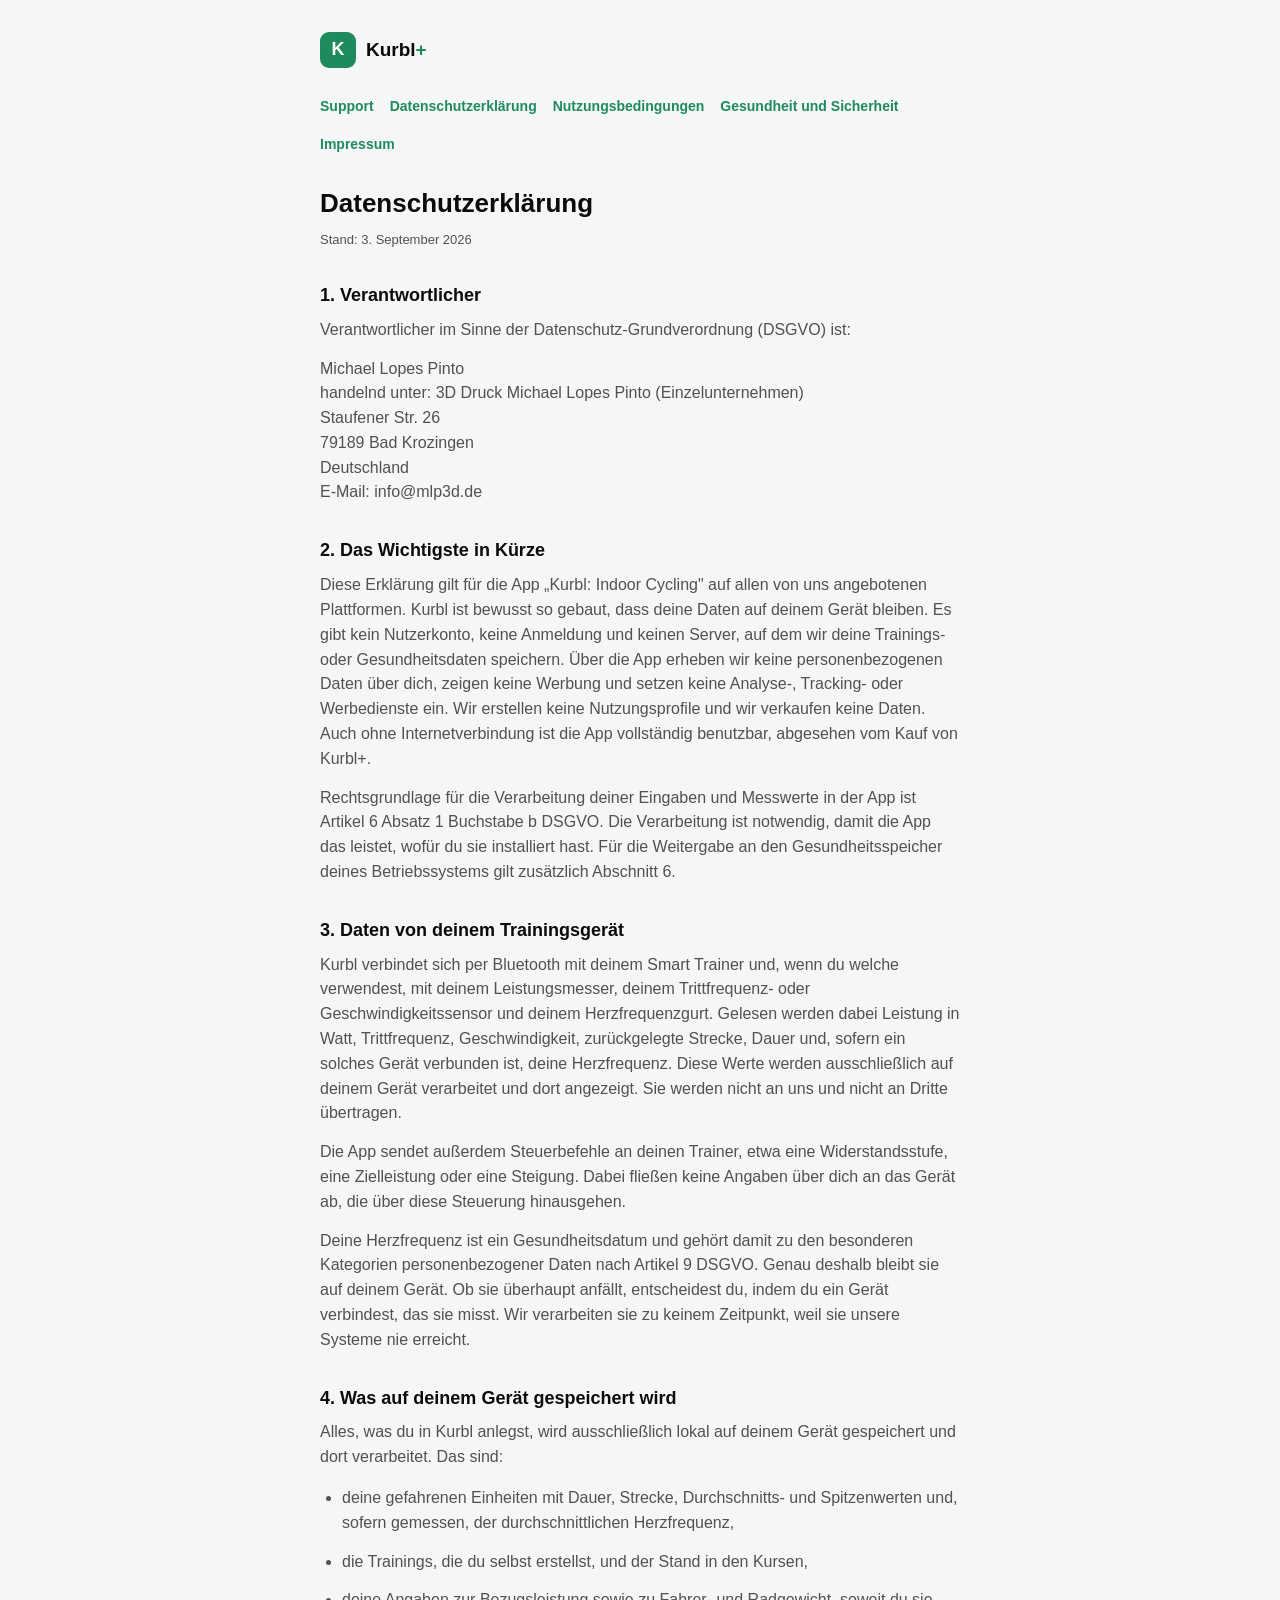
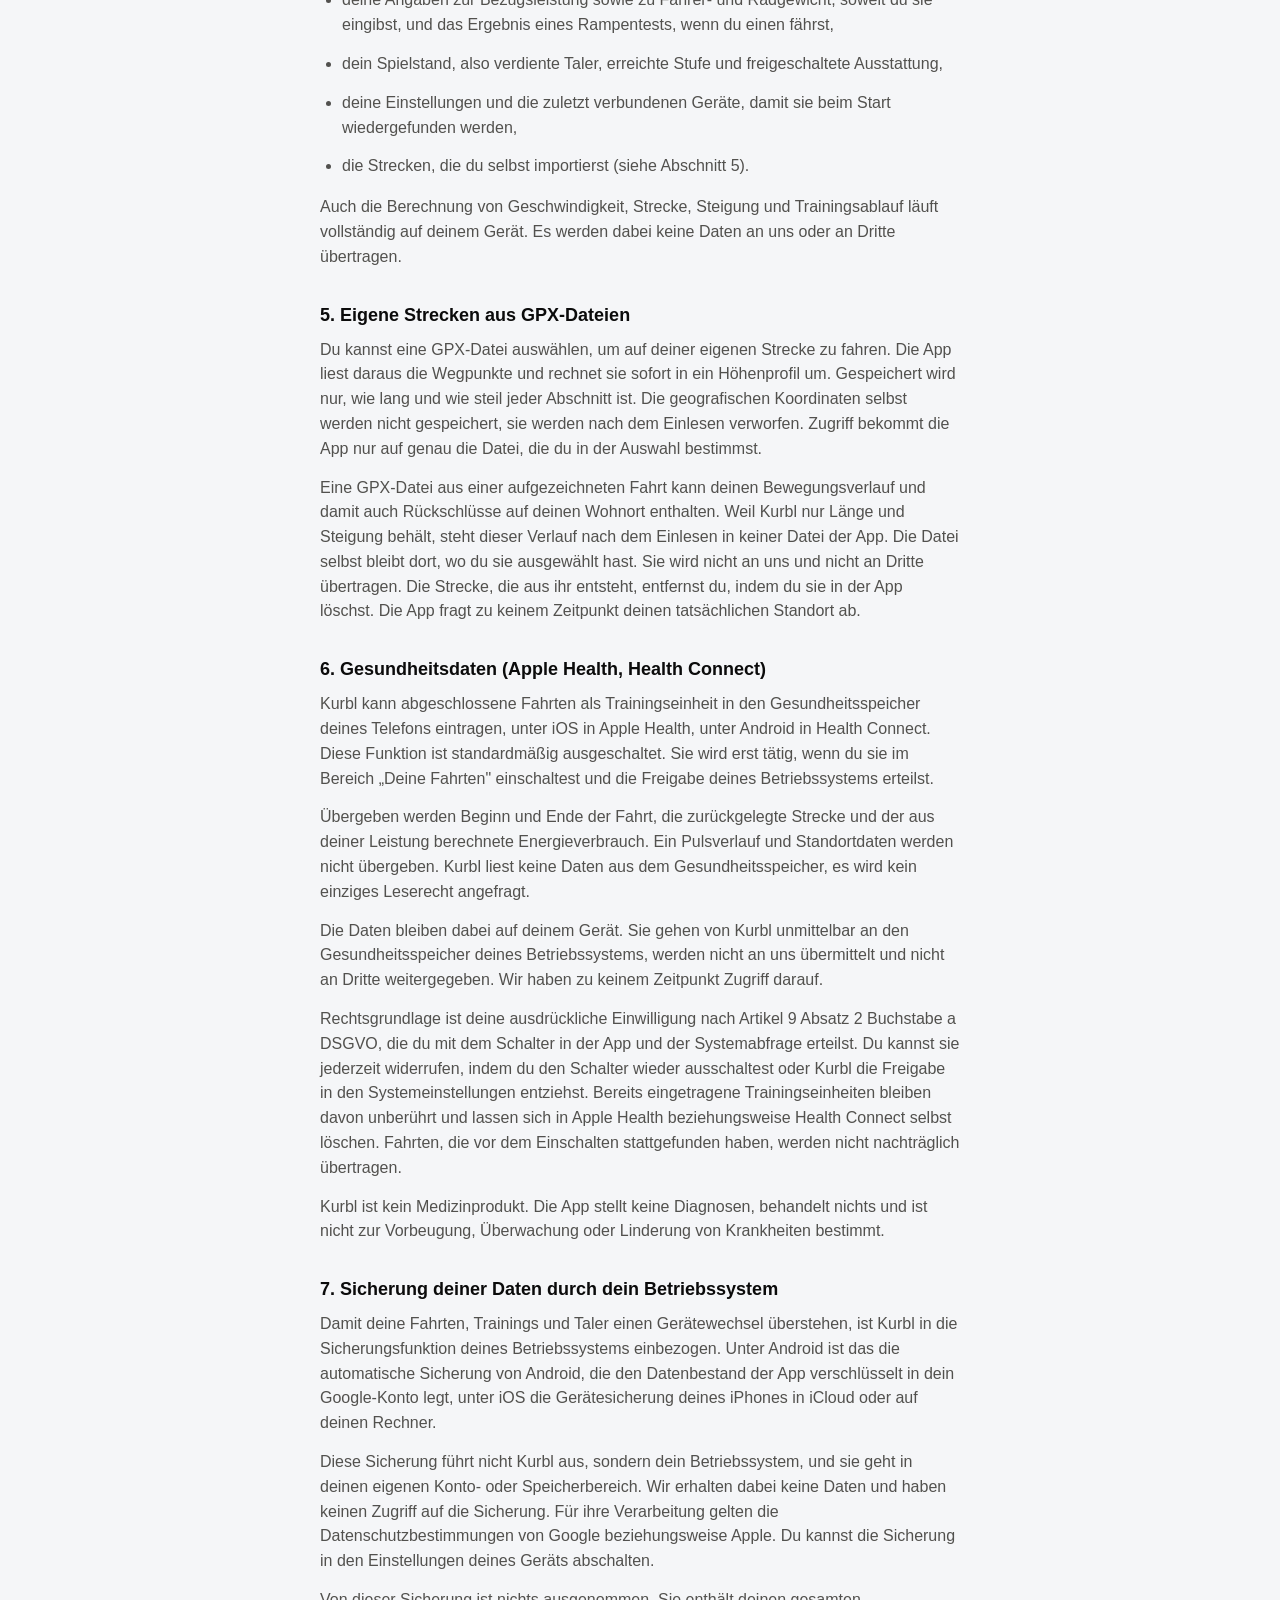
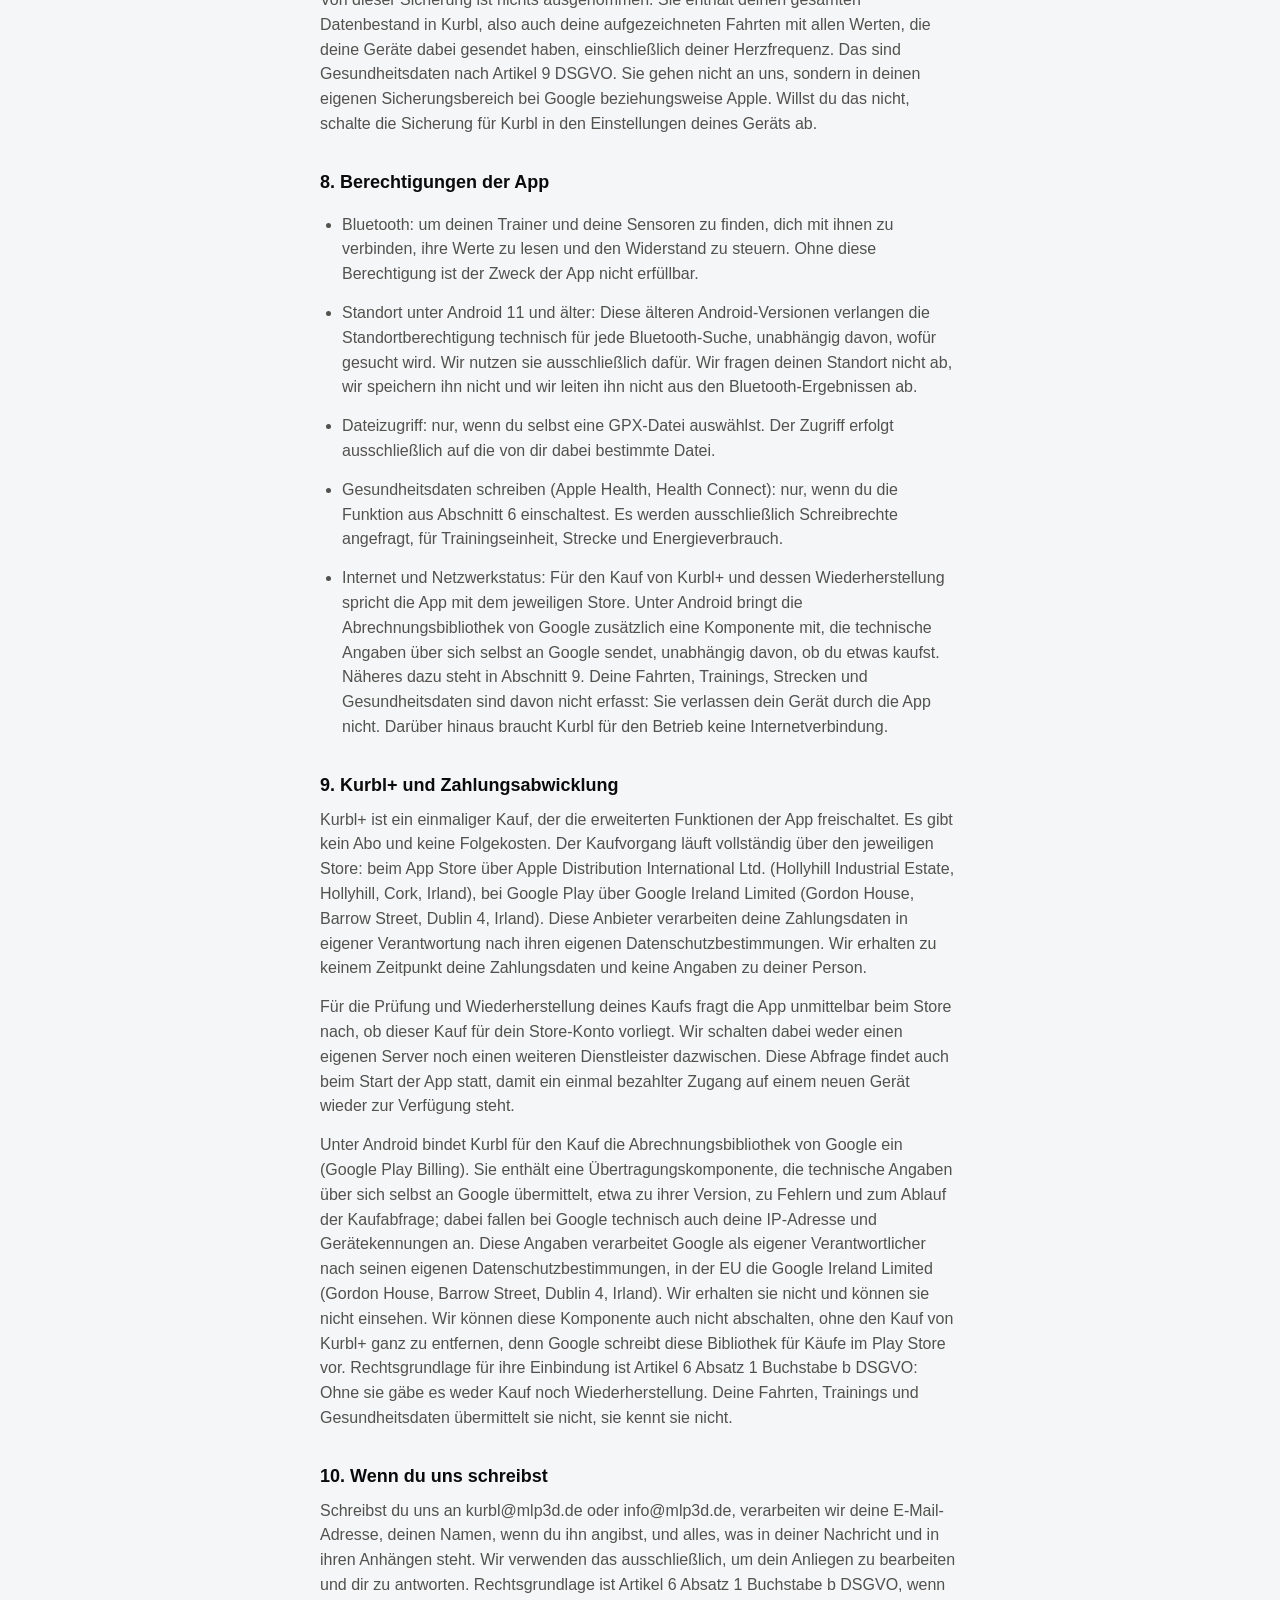
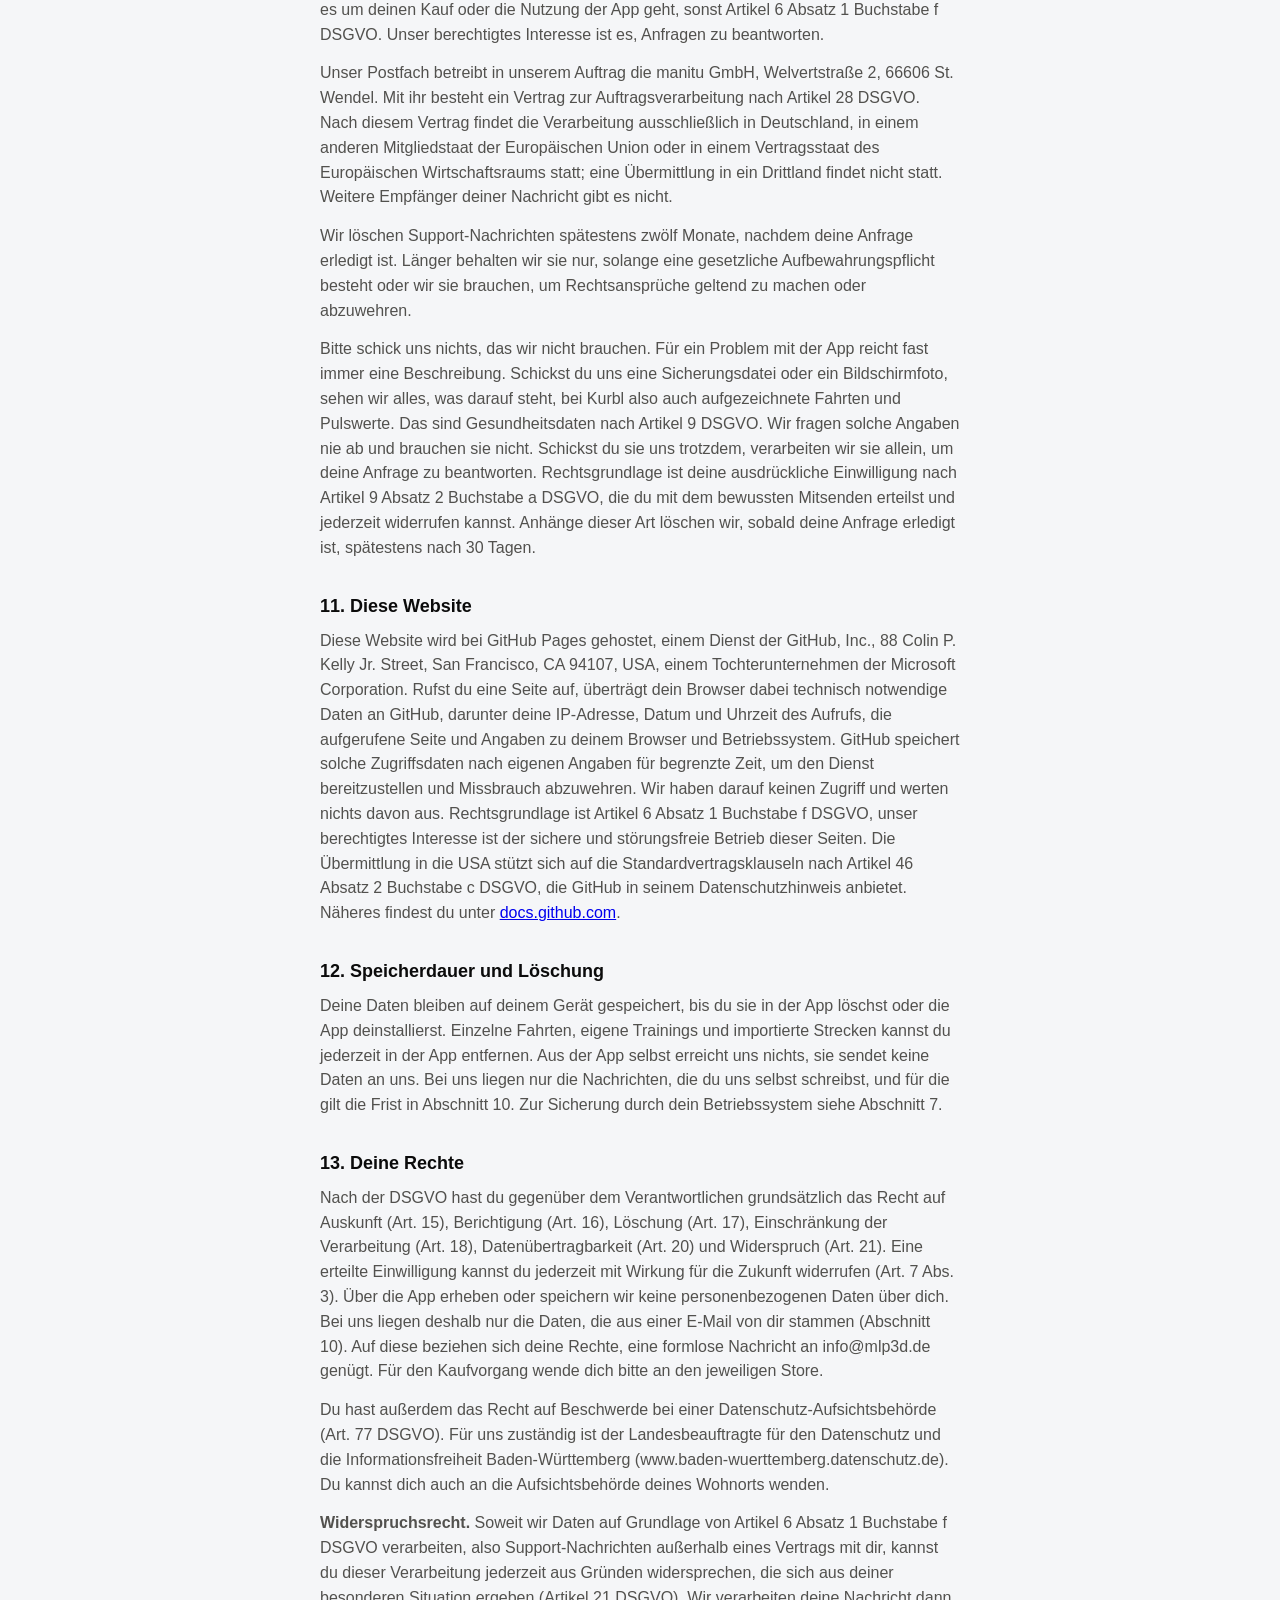
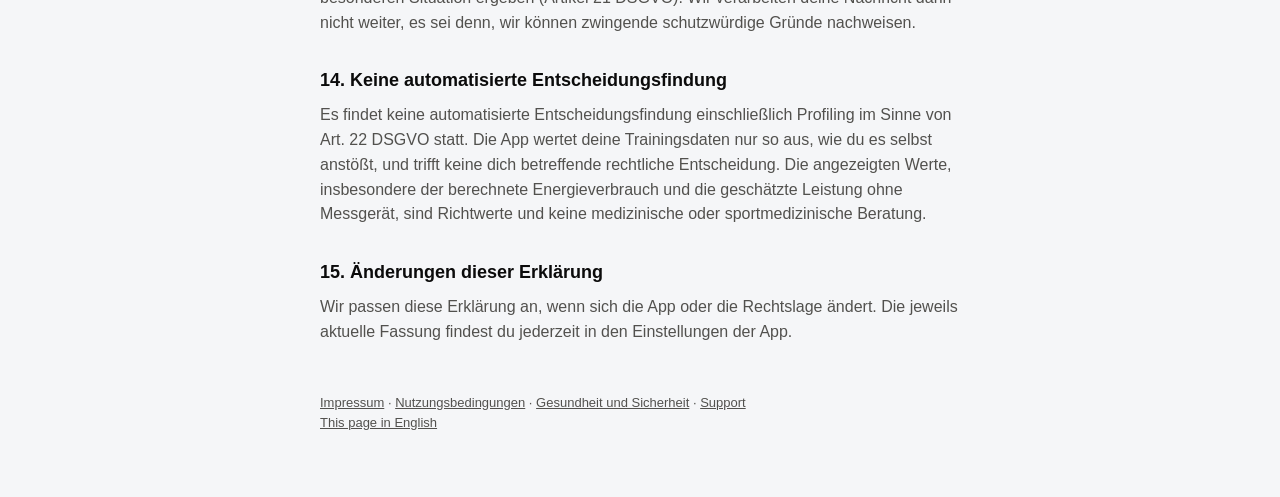
==== commit 18d7e0ee: "Stop claiming we store coordinates we throw away Volker read section 5 against route_store.dart. The" ====
--- a/datenschutz.html
+++ b/datenschutz.html
@@ -57,8 +57,8 @@
   <p>Auch die Berechnung von Geschwindigkeit, Strecke, Steigung und Trainingsablauf läuft vollständig auf deinem Gerät. Es werden dabei keine Daten an uns oder an Dritte übertragen.</p>
 
   <h2>5. Eigene Strecken aus GPX-Dateien</h2>
-  <p>Du kannst eine GPX-Datei auswählen, um auf deiner eigenen Strecke zu fahren. Die App liest daraus die Wegpunkte, also geografische Koordinaten und Höhenangaben, und speichert sie als Strecke auf deinem Gerät. Zugriff bekommt die App nur auf genau die Datei, die du in der Auswahl bestimmst.</p>
-  <p>Eine GPX-Datei aus einer aufgezeichneten Fahrt kann deinen Bewegungsverlauf und damit auch Rückschlüsse auf deinen Wohnort enthalten. Diese Angaben bleiben auf deinem Gerät. Sie werden nicht an uns und nicht an Dritte übertragen. Du entfernst sie, indem du die Strecke in der App löschst. Die App fragt zu keinem Zeitpunkt deinen tatsächlichen Standort ab.</p>
+  <p>Du kannst eine GPX-Datei auswählen, um auf deiner eigenen Strecke zu fahren. Die App liest daraus die Wegpunkte und rechnet sie sofort in ein Höhenprofil um. Gespeichert wird nur, wie lang und wie steil jeder Abschnitt ist. Die geografischen Koordinaten selbst werden nicht gespeichert, sie werden nach dem Einlesen verworfen. Zugriff bekommt die App nur auf genau die Datei, die du in der Auswahl bestimmst.</p>
+  <p>Eine GPX-Datei aus einer aufgezeichneten Fahrt kann deinen Bewegungsverlauf und damit auch Rückschlüsse auf deinen Wohnort enthalten. Weil Kurbl nur Länge und Steigung behält, steht dieser Verlauf nach dem Einlesen in keiner Datei der App. Die Datei selbst bleibt dort, wo du sie ausgewählt hast. Sie wird nicht an uns und nicht an Dritte übertragen. Die Strecke, die aus ihr entsteht, entfernst du, indem du sie in der App löschst. Die App fragt zu keinem Zeitpunkt deinen tatsächlichen Standort ab.</p>
 
   <h2>6. Gesundheitsdaten (Apple Health, Health Connect)</h2>
   <p>Kurbl kann abgeschlossene Fahrten als Trainingseinheit in den Gesundheitsspeicher deines Telefons eintragen, unter iOS in Apple Health, unter Android in Health Connect. Diese Funktion ist standardmäßig ausgeschaltet. Sie wird erst tätig, wenn du sie im Bereich „Deine Fahrten" einschaltest und die Freigabe deines Betriebssystems erteilst.</p>
